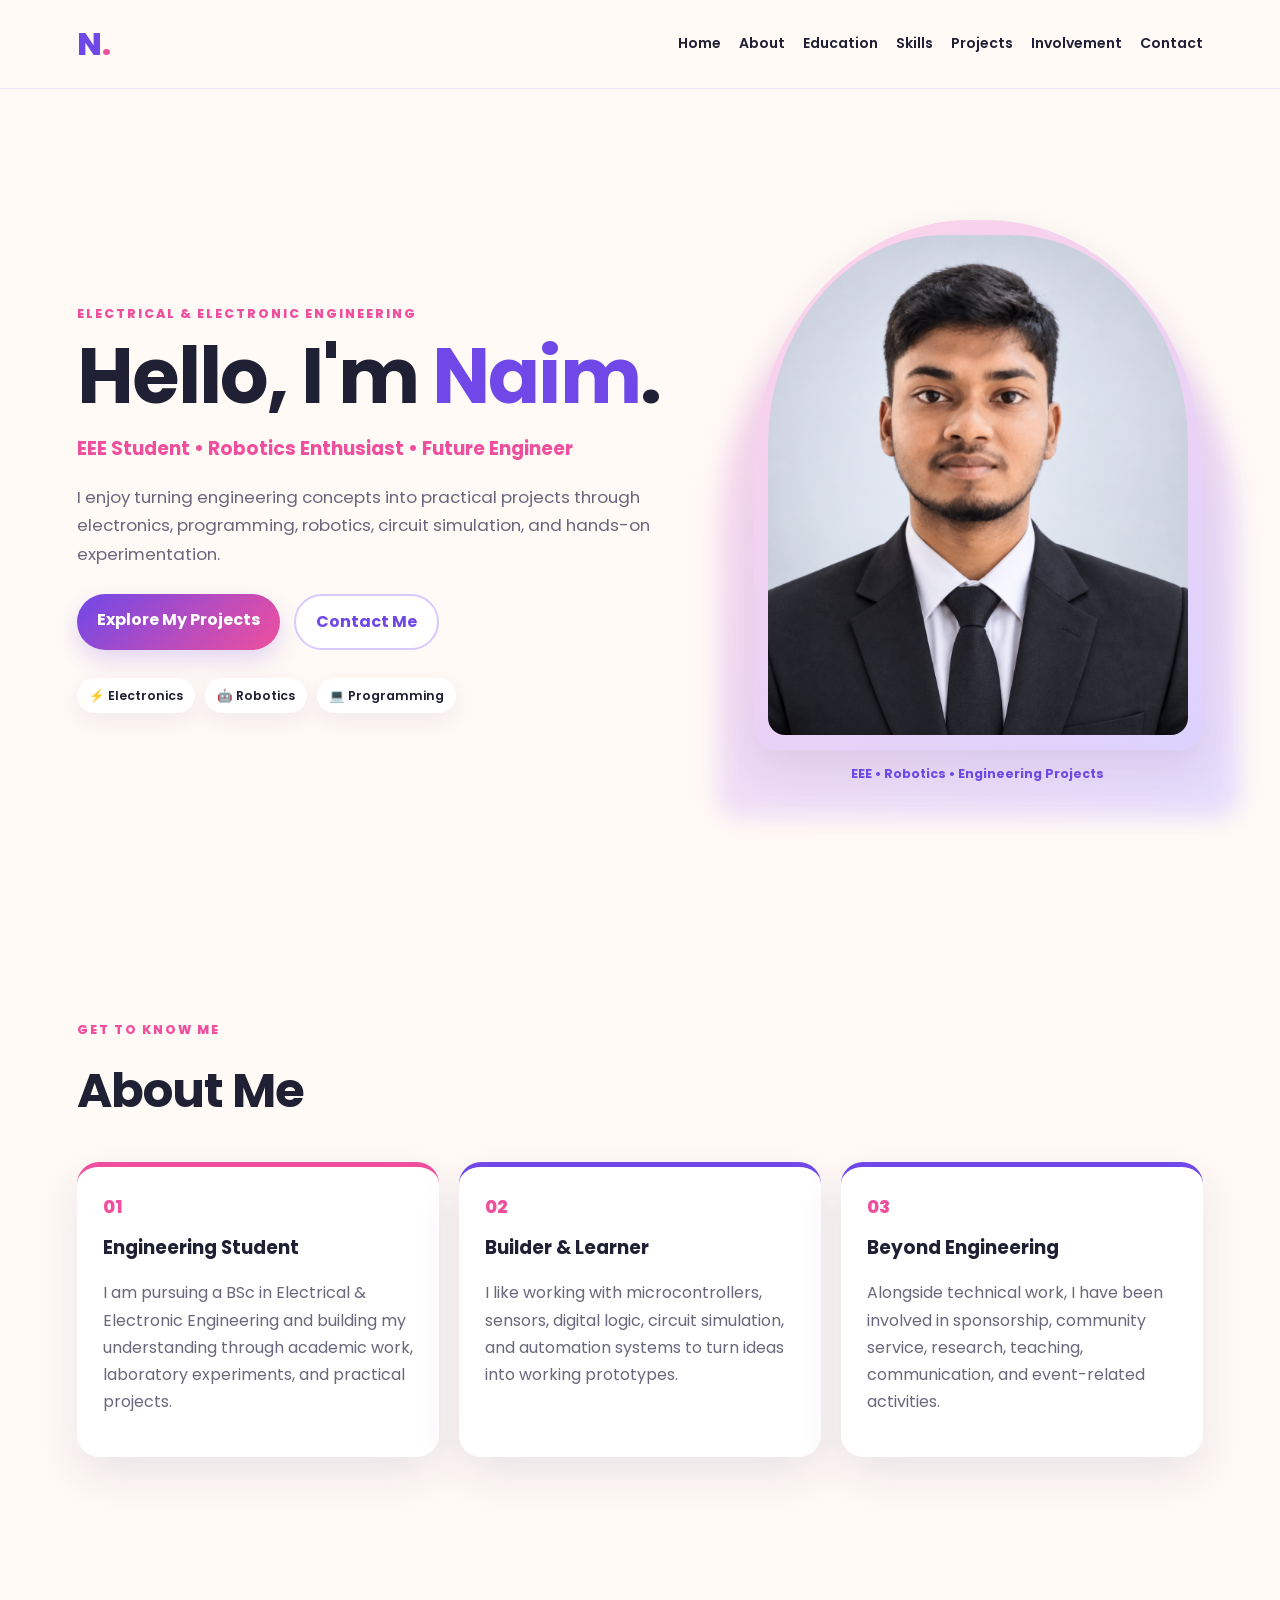
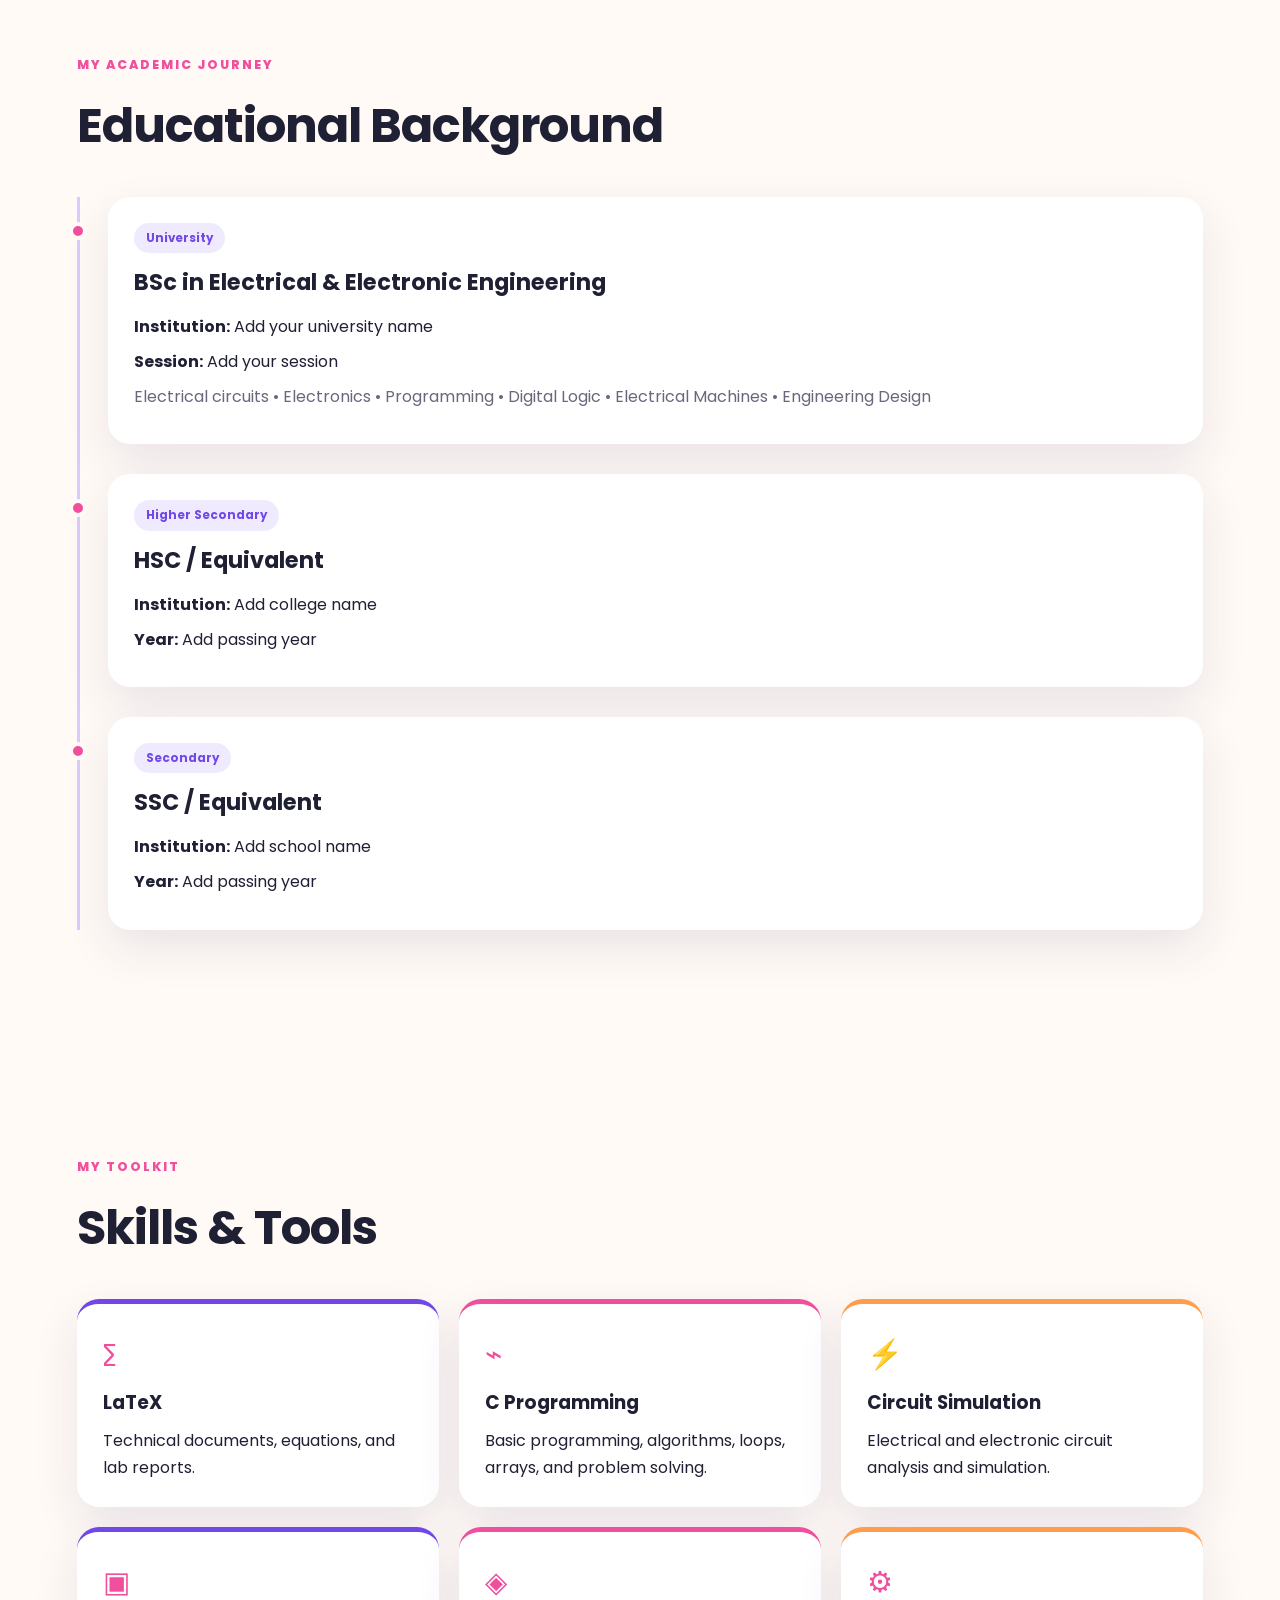
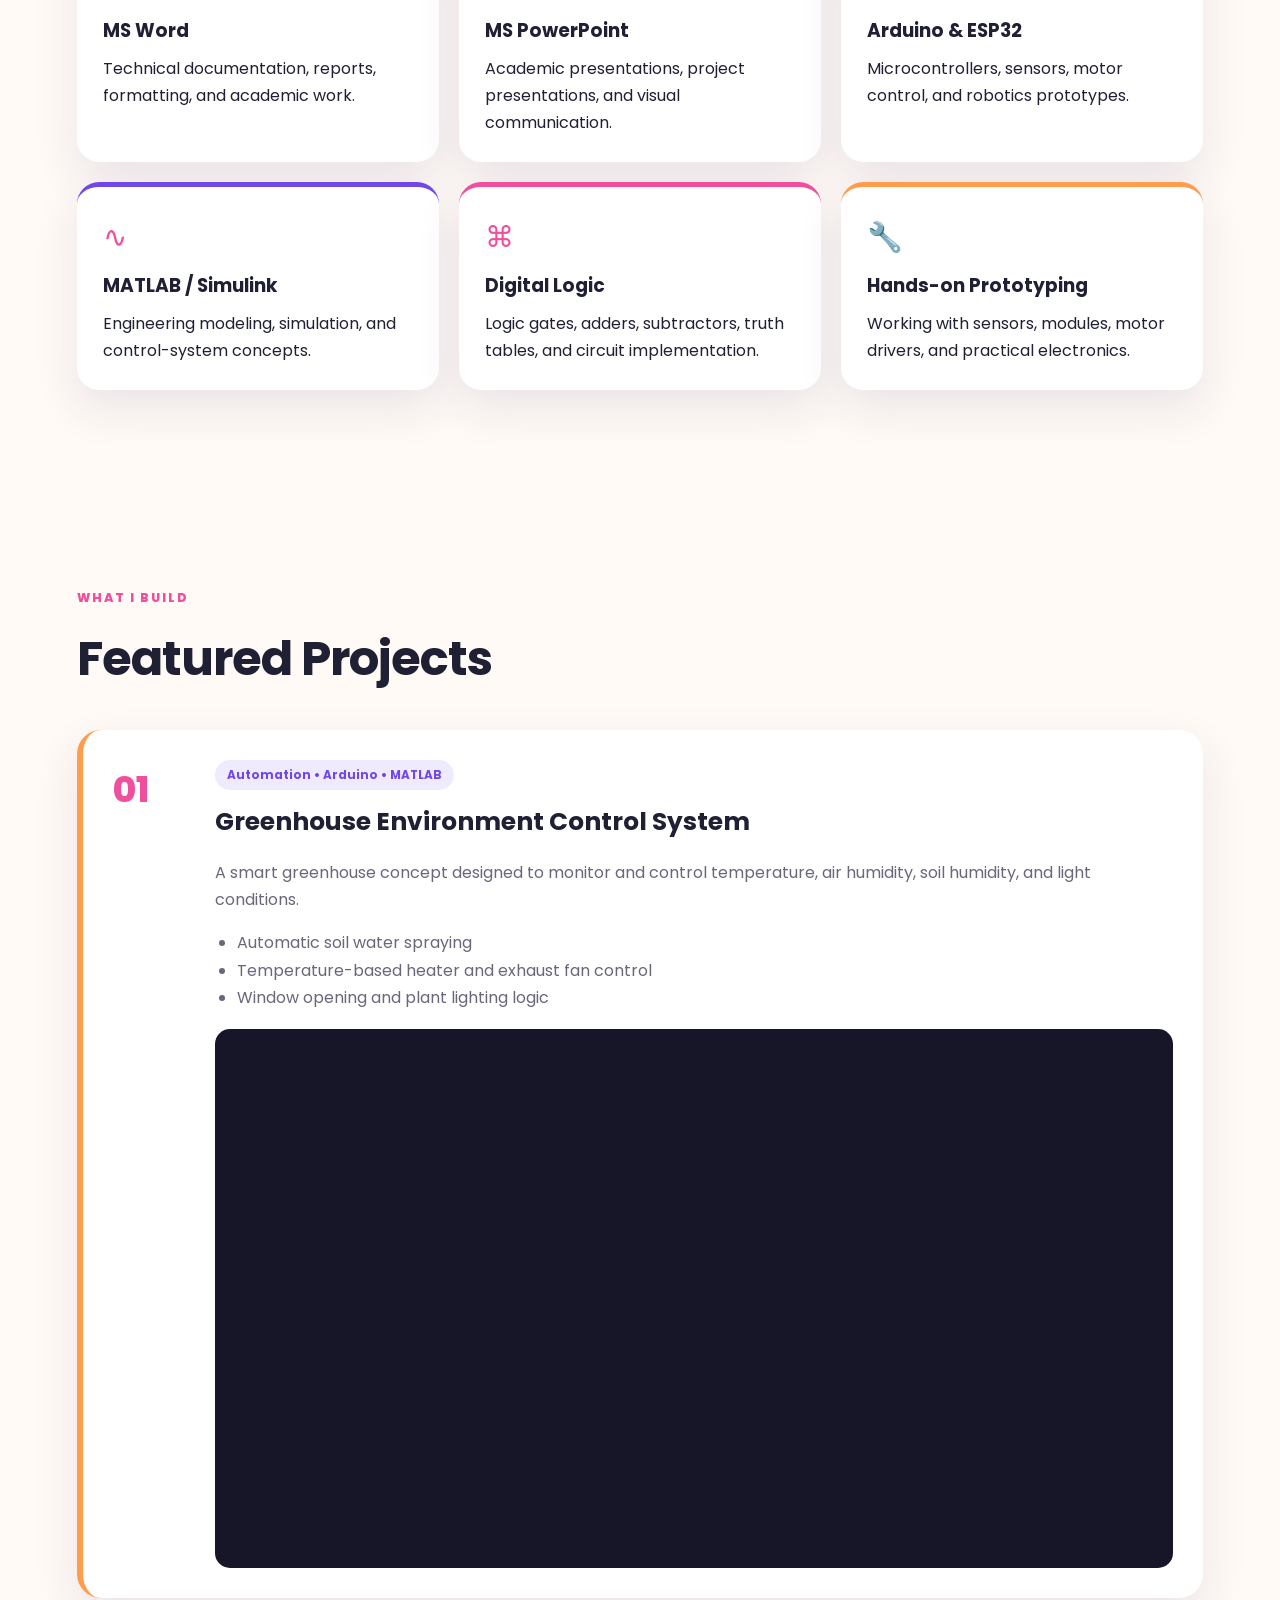
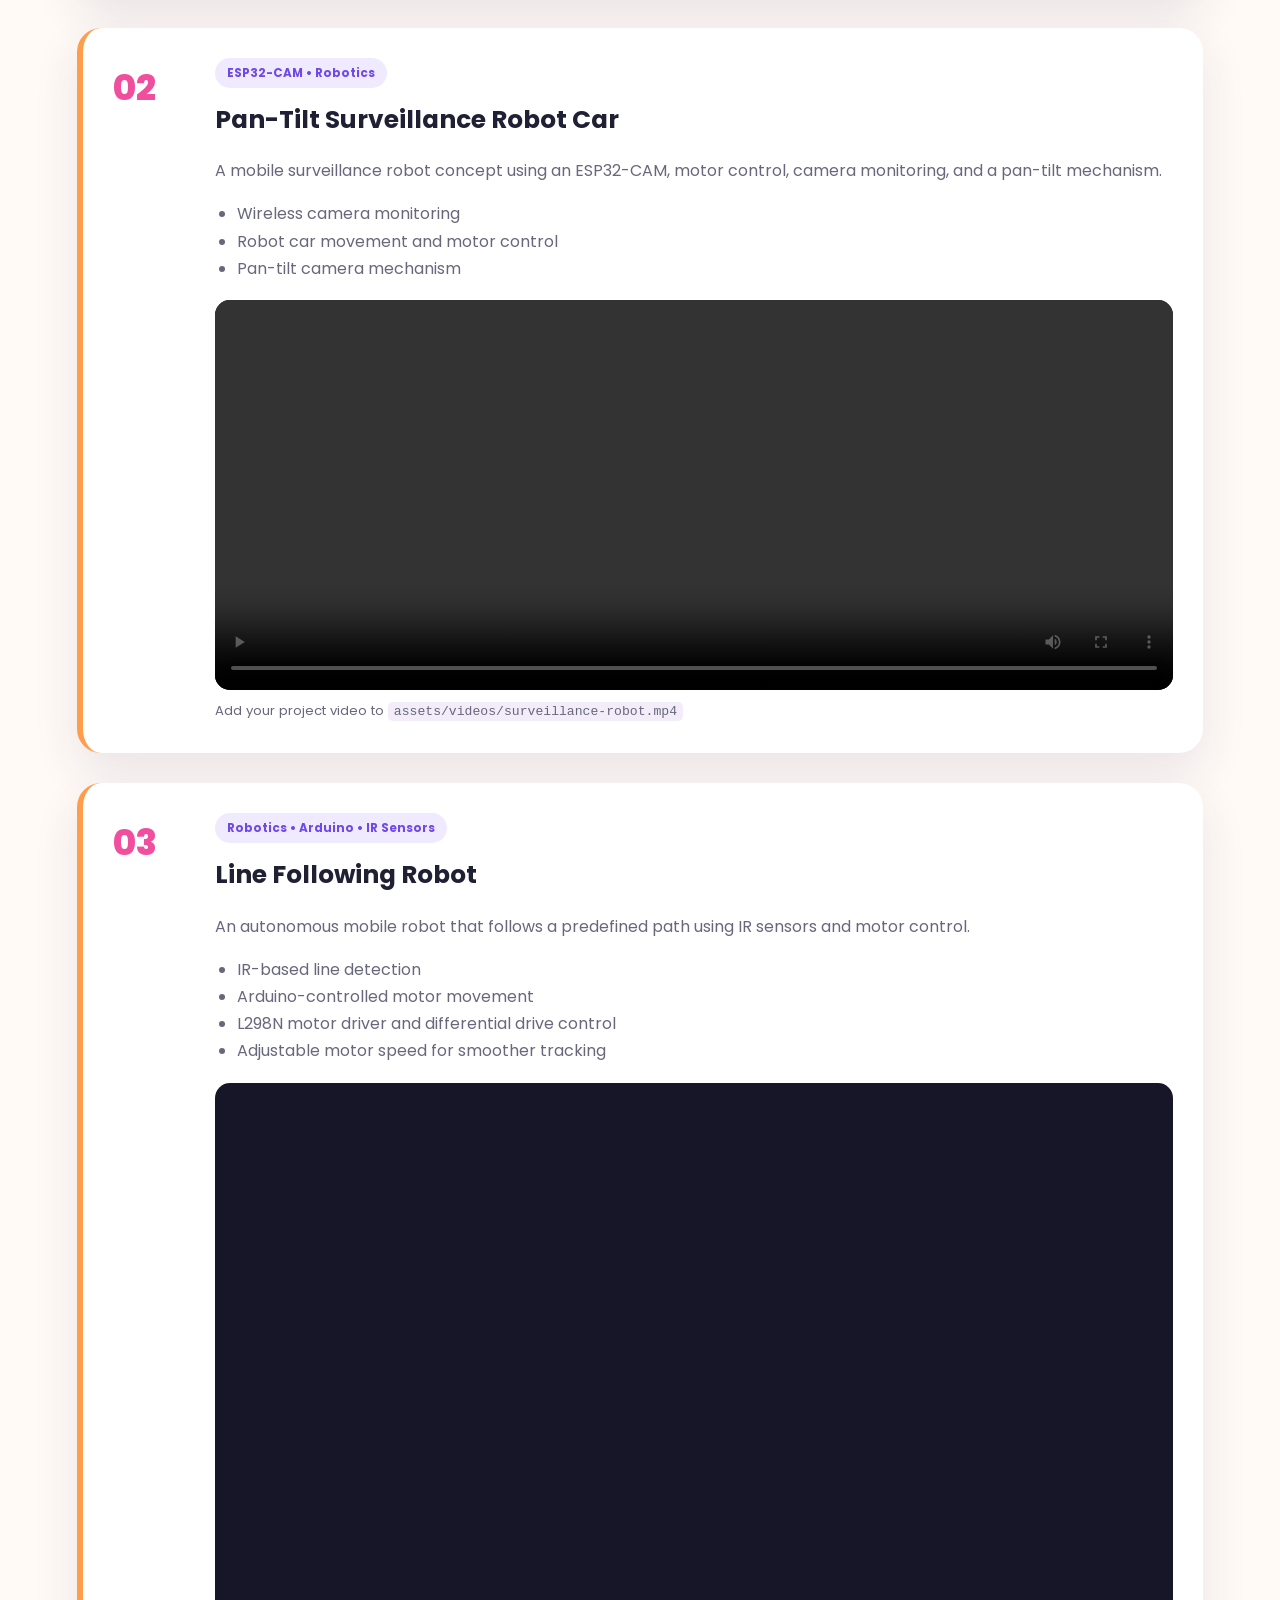
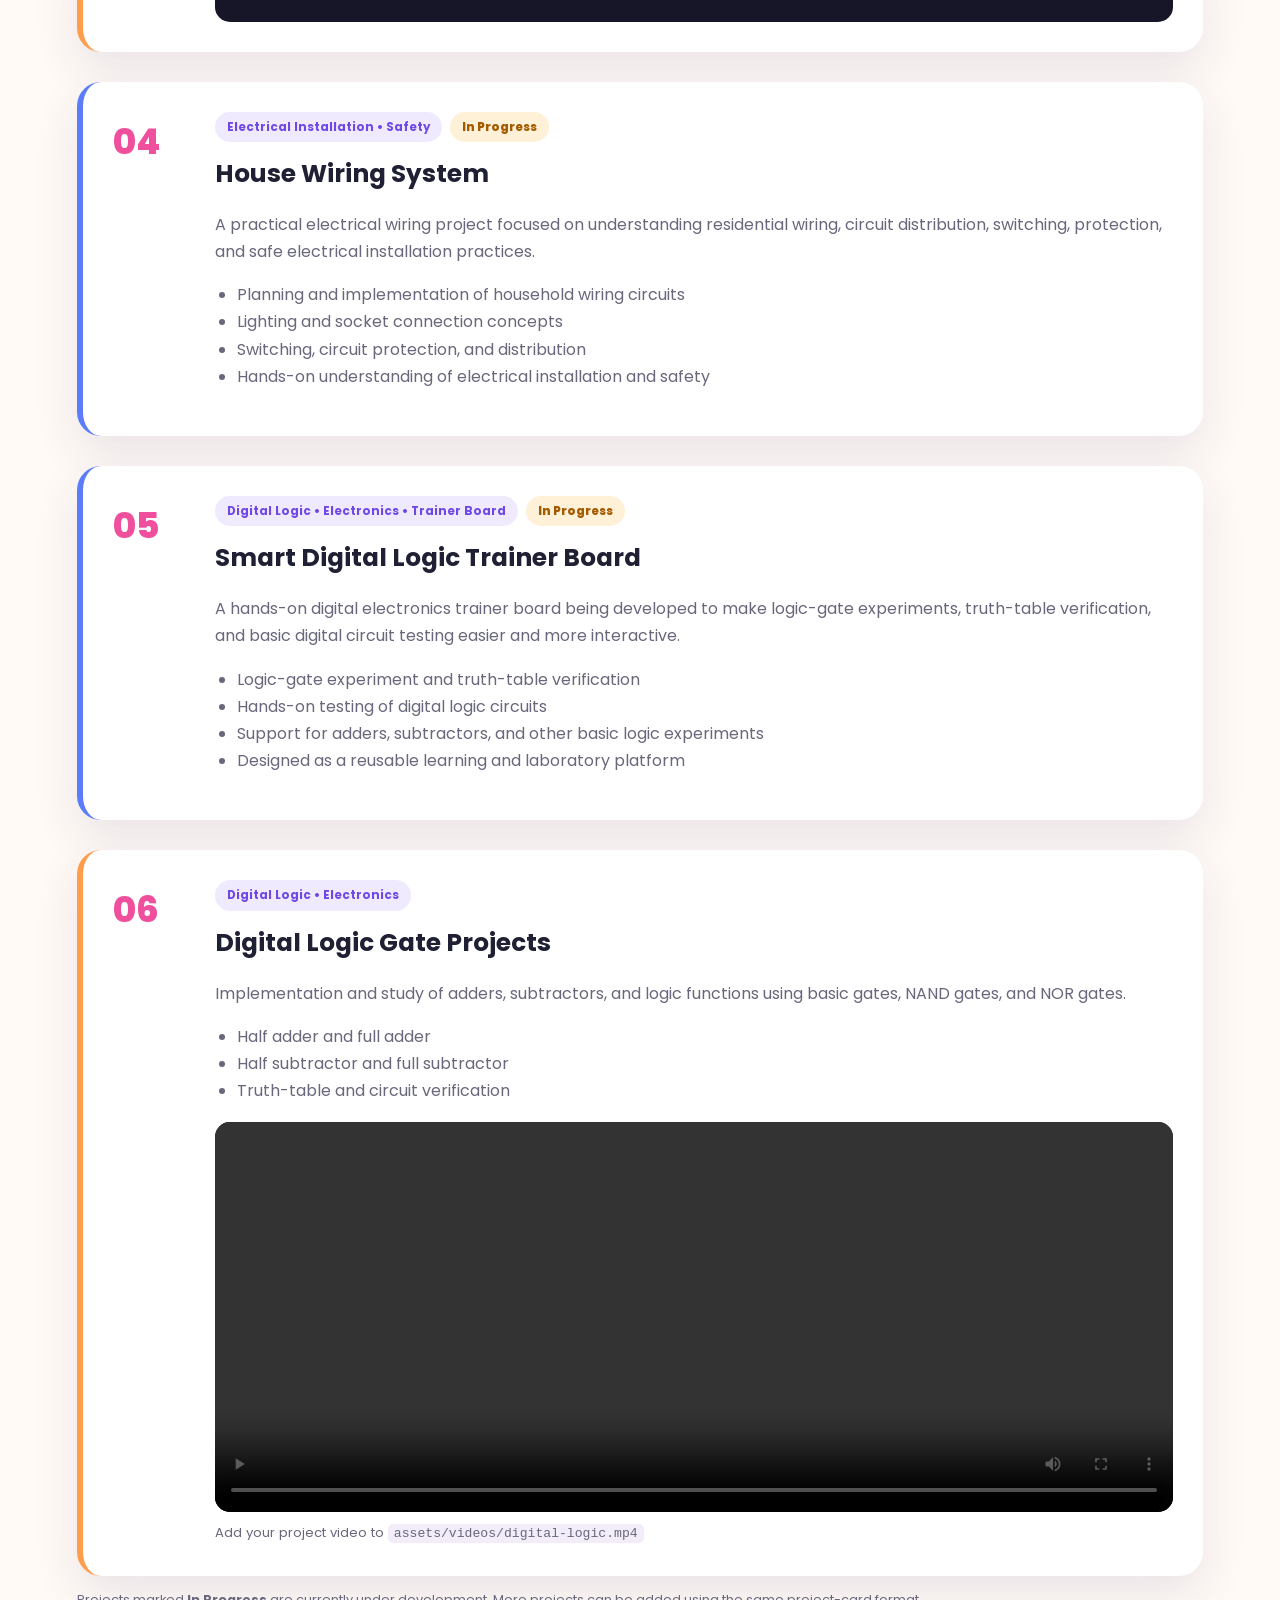
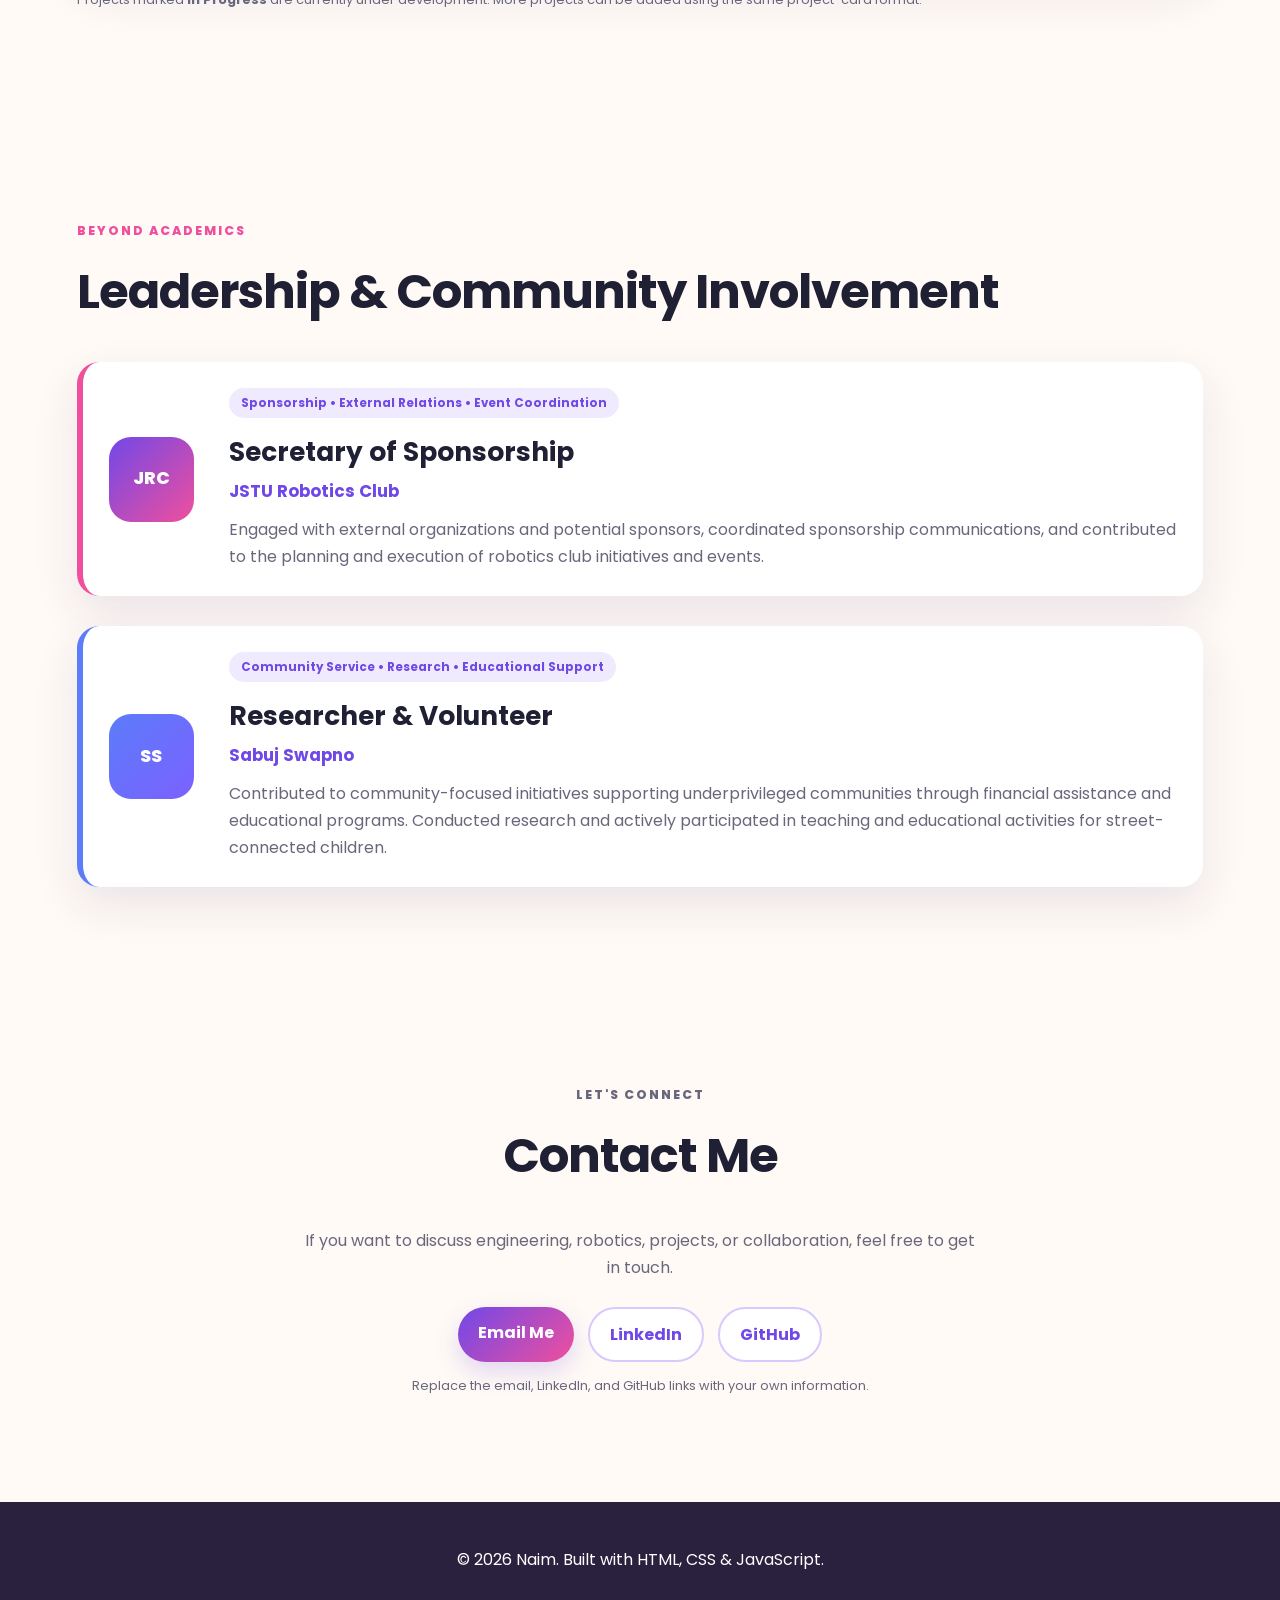
==== index.html @ 0459b9ba "Add files via upload" ====
<!DOCTYPE html>
<html lang="en">
<head>
  <meta charset="UTF-8">
  <meta name="viewport" content="width=device-width, initial-scale=1.0">
  <meta name="description" content="Naim's personal portfolio — Electrical & Electronic Engineering, robotics, projects, skills, and community involvement.">
  <title>Naim | EEE Portfolio</title>
  <link rel="stylesheet" href="style.css">
</head>
<body>
  <header class="header">
    <a class="logo" href="#home">N<span>.</span></a>
    <nav aria-label="Main navigation">
      <a href="#home">Home</a>
      <a href="#about">About</a>
      <a href="#education">Education</a>
      <a href="#skills">Skills</a>
      <a href="#projects">Projects</a>
      <a href="#involvement">Involvement</a>
      <a href="#contact">Contact</a>
    </nav>
  </header>

  <main>
    <section id="home" class="hero section">
      <div class="hero-text">
        <p class="eyebrow">ELECTRICAL &amp; ELECTRONIC ENGINEERING</p>
        <h1>Hello, I'm <span>Naim</span>.</h1>
        <h2>EEE Student • Robotics Enthusiast • Future Engineer</h2>
        <p class="lead">
          I enjoy turning engineering concepts into practical projects through electronics,
          programming, robotics, circuit simulation, and hands-on experimentation.
        </p>
        <div class="buttons">
          <a class="btn primary" href="#projects">Explore My Projects</a>
          <a class="btn secondary" href="#contact">Contact Me</a>
        </div>
        <div class="hero-highlights">
          <span>⚡ Electronics</span>
          <span>🤖 Robotics</span>
          <span>💻 Programming</span>
        </div>
      </div>

      <div class="profile-wrap">
        <div class="profile-glow"></div>
        <div class="profile-card">
          <img src="assets/images/profile.png" alt="Naim's professional profile photo">
        </div>
        <div class="profile-caption">EEE • Robotics • Engineering Projects</div>
      </div>
    </section>

    <section id="about" class="section">
      <p class="eyebrow">GET TO KNOW ME</p>
      <h2 class="section-title">About Me</h2>
      <div class="about-grid">
        <div class="about-card featured">
          <span class="about-icon">01</span>
          <h3>Engineering Student</h3>
          <p>
            I am pursuing a BSc in Electrical &amp; Electronic Engineering and building my
            understanding through academic work, laboratory experiments, and practical projects.
          </p>
        </div>
        <div class="about-card">
          <span class="about-icon">02</span>
          <h3>Builder &amp; Learner</h3>
          <p>
            I like working with microcontrollers, sensors, digital logic, circuit simulation,
            and automation systems to turn ideas into working prototypes.
          </p>
        </div>
        <div class="about-card">
          <span class="about-icon">03</span>
          <h3>Beyond Engineering</h3>
          <p>
            Alongside technical work, I have been involved in sponsorship, community service,
            research, teaching, communication, and event-related activities.
          </p>
        </div>
      </div>
    </section>

    <section id="education" class="section">
      <p class="eyebrow">MY ACADEMIC JOURNEY</p>
      <h2 class="section-title">Educational Background</h2>
      <div class="timeline">
        <article class="timeline-item">
          <div class="dot"></div>
          <div class="content-card">
            <span class="tag">University</span>
            <h3>BSc in Electrical &amp; Electronic Engineering</h3>
            <p><strong>Institution:</strong> Add your university name</p>
            <p><strong>Session:</strong> Add your session</p>
            <p class="muted">Electrical circuits • Electronics • Programming • Digital Logic • Electrical Machines • Engineering Design</p>
          </div>
        </article>
        <article class="timeline-item">
          <div class="dot"></div>
          <div class="content-card">
            <span class="tag">Higher Secondary</span>
            <h3>HSC / Equivalent</h3>
            <p><strong>Institution:</strong> Add college name</p>
            <p><strong>Year:</strong> Add passing year</p>
          </div>
        </article>
        <article class="timeline-item">
          <div class="dot"></div>
          <div class="content-card">
            <span class="tag">Secondary</span>
            <h3>SSC / Equivalent</h3>
            <p><strong>Institution:</strong> Add school name</p>
            <p><strong>Year:</strong> Add passing year</p>
          </div>
        </article>
      </div>
    </section>

    <section id="skills" class="section">
      <p class="eyebrow">MY TOOLKIT</p>
      <h2 class="section-title">Skills &amp; Tools</h2>
      <div class="skills-grid">
        <div class="skill-card"><span>∑</span><h3>LaTeX</h3><p>Technical documents, equations, and lab reports.</p></div>
        <div class="skill-card"><span>⌁</span><h3>C Programming</h3><p>Basic programming, algorithms, loops, arrays, and problem solving.</p></div>
        <div class="skill-card"><span>⚡</span><h3>Circuit Simulation</h3><p>Electrical and electronic circuit analysis and simulation.</p></div>
        <div class="skill-card"><span>▣</span><h3>MS Word</h3><p>Technical documentation, reports, formatting, and academic work.</p></div>
        <div class="skill-card"><span>◈</span><h3>MS PowerPoint</h3><p>Academic presentations, project presentations, and visual communication.</p></div>
        <div class="skill-card"><span>⚙</span><h3>Arduino &amp; ESP32</h3><p>Microcontrollers, sensors, motor control, and robotics prototypes.</p></div>
        <div class="skill-card"><span>∿</span><h3>MATLAB / Simulink</h3><p>Engineering modeling, simulation, and control-system concepts.</p></div>
        <div class="skill-card"><span>⌘</span><h3>Digital Logic</h3><p>Logic gates, adders, subtractors, truth tables, and circuit implementation.</p></div>
        <div class="skill-card"><span>🔧</span><h3>Hands-on Prototyping</h3><p>Working with sensors, modules, motor drivers, and practical electronics.</p></div>
      </div>
    </section>

    <section id="projects" class="section">
      <p class="eyebrow">WHAT I BUILD</p>
      <h2 class="section-title">Featured Projects</h2>
      <div class="project-list">
        <article class="project-card">
          <div class="project-number">01</div>
          <div class="project-body">
            <span class="tag">Automation • Arduino • MATLAB</span>
            <h3>Greenhouse Environment Control System</h3>
            <p>A smart greenhouse concept designed to monitor and control temperature, air humidity, soil humidity, and light conditions.</p>
            <ul>
              <li>Automatic soil water spraying</li>
              <li>Temperature-based heater and exhaust fan control</li>
              <li>Window opening and plant lighting logic</li>
            </ul>
            <div class="video-box youtube-video">
              <iframe class="project-video" src="https://www.youtube.com/embed/2QfNAQh0aQc" title="Greenhouse Environment Control System project video" loading="lazy" allow="accelerometer; autoplay; clipboard-write; encrypted-media; gyroscope; picture-in-picture; web-share" allowfullscreen></iframe>
            </div>
          </div>
        </article>

        <article class="project-card">
          <div class="project-number">02</div>
          <div class="project-body">
            <span class="tag">ESP32-CAM • Robotics</span>
            <h3>Pan-Tilt Surveillance Robot Car</h3>
            <p>A mobile surveillance robot concept using an ESP32-CAM, motor control, camera monitoring, and a pan-tilt mechanism.</p>
            <ul>
              <li>Wireless camera monitoring</li>
              <li>Robot car movement and motor control</li>
              <li>Pan-tilt camera mechanism</li>
            </ul>
            <div class="video-box" data-video="assets/videos/surveillance-robot.mp4">
              <video controls preload="metadata" class="project-video">
                <source src="assets/videos/surveillance-robot.mp4" type="video/mp4">
              </video>
              <p class="video-missing">Add your project video to <code>assets/videos/surveillance-robot.mp4</code></p>
            </div>
          </div>
        </article>

        <article class="project-card">
          <div class="project-number">03</div>
          <div class="project-body">
            <span class="tag">Robotics • Arduino • IR Sensors</span>
            <h3>Line Following Robot</h3>
            <p>An autonomous mobile robot that follows a predefined path using IR sensors and motor control.</p>
            <ul>
              <li>IR-based line detection</li>
              <li>Arduino-controlled motor movement</li>
              <li>L298N motor driver and differential drive control</li>
              <li>Adjustable motor speed for smoother tracking</li>
            </ul>
            <div class="video-box youtube-video">
              <iframe class="project-video" src="https://www.youtube.com/embed/KhVDpq8xLKk" title="Line Following Robot project video" loading="lazy" allow="accelerometer; autoplay; clipboard-write; encrypted-media; gyroscope; picture-in-picture; web-share" allowfullscreen></iframe>
            </div>
          </div>
        </article>

        <article class="project-card ongoing-project">
          <div class="project-number">04</div>
          <div class="project-body">
            <div class="tag-row"><span class="tag">Electrical Installation • Safety</span><span class="status-tag">In Progress</span></div>
            <h3>House Wiring System</h3>
            <p>A practical electrical wiring project focused on understanding residential wiring, circuit distribution, switching, protection, and safe electrical installation practices.</p>
            <ul>
              <li>Planning and implementation of household wiring circuits</li>
              <li>Lighting and socket connection concepts</li>
              <li>Switching, circuit protection, and distribution</li>
              <li>Hands-on understanding of electrical installation and safety</li>
            </ul>
          </div>
        </article>

        <article class="project-card ongoing-project">
          <div class="project-number">05</div>
          <div class="project-body">
            <div class="tag-row"><span class="tag">Digital Logic • Electronics • Trainer Board</span><span class="status-tag">In Progress</span></div>
            <h3>Smart Digital Logic Trainer Board</h3>
            <p>A hands-on digital electronics trainer board being developed to make logic-gate experiments, truth-table verification, and basic digital circuit testing easier and more interactive.</p>
            <ul>
              <li>Logic-gate experiment and truth-table verification</li>
              <li>Hands-on testing of digital logic circuits</li>
              <li>Support for adders, subtractors, and other basic logic experiments</li>
              <li>Designed as a reusable learning and laboratory platform</li>
            </ul>
          </div>
        </article>

        <article class="project-card">
          <div class="project-number">06</div>
          <div class="project-body">
            <span class="tag">Digital Logic • Electronics</span>
            <h3>Digital Logic Gate Projects</h3>
            <p>Implementation and study of adders, subtractors, and logic functions using basic gates, NAND gates, and NOR gates.</p>
            <ul>
              <li>Half adder and full adder</li>
              <li>Half subtractor and full subtractor</li>
              <li>Truth-table and circuit verification</li>
            </ul>
            <div class="video-box" data-video="assets/videos/digital-logic.mp4">
              <video controls preload="metadata" class="project-video">
                <source src="assets/videos/digital-logic.mp4" type="video/mp4">
              </video>
              <p class="video-missing">Add your project video to <code>assets/videos/digital-logic.mp4</code></p>
            </div>
          </div>
        </article>
      </div>
      <p class="edit-note">Projects marked <strong>In Progress</strong> are currently under development. More projects can be added using the same project-card format.</p>
    </section>

    <section id="involvement" class="section">
      <p class="eyebrow">BEYOND ACADEMICS</p>
      <h2 class="section-title">Leadership &amp; Community Involvement</h2>
      <div class="involvement-list">
        <article class="involvement-card">
          <div class="involvement-mark">JRC</div>
          <div class="involvement-body">
            <span class="tag">Sponsorship • External Relations • Event Coordination</span>
            <h3>Secretary of Sponsorship</h3>
            <h4>JSTU Robotics Club</h4>
            <p>Engaged with external organizations and potential sponsors, coordinated sponsorship communications, and contributed to the planning and execution of robotics club initiatives and events.</p>
          </div>
        </article>

        <article class="involvement-card community-card">
          <div class="involvement-mark">SS</div>
          <div class="involvement-body">
            <span class="tag">Community Service • Research • Educational Support</span>
            <h3>Researcher &amp; Volunteer</h3>
            <h4>Sabuj Swapno</h4>
            <p>Contributed to community-focused initiatives supporting underprivileged communities through financial assistance and educational programs. Conducted research and actively participated in teaching and educational activities for street-connected children.</p>
          </div>
        </article>
      </div>
    </section>

    <section id="contact" class="section contact-section">
      <p class="eyebrow">LET'S CONNECT</p>
      <h2 class="section-title">Contact Me</h2>
      <p>If you want to discuss engineering, robotics, projects, or collaboration, feel free to get in touch.</p>
      <div class="contact-links">
        <a class="btn primary" href="mailto:your-email@example.com">Email Me</a>
        <a class="btn secondary" href="https://www.linkedin.com/" target="_blank" rel="noopener">LinkedIn</a>
        <a class="btn secondary" href="https://github.com/" target="_blank" rel="noopener">GitHub</a>
      </div>
      <p class="small-note">Replace the email, LinkedIn, and GitHub links with your own information.</p>
    </section>
  </main>

  <footer>
    <p>© 2026 Naim. Built with HTML, CSS &amp; JavaScript.</p>
  </footer>

  <script src="script.js"></script>
</body>
</html>
---- style.css ----
@import url('https://fonts.googleapis.com/css2?family=Poppins:wght@400;500;600;700;800&display=swap');

:root {
  --bg: #fffaf5;
  --text: #202035;
  --muted: #68677c;
  --purple: #7048e8;
  --pink: #f04f9d;
  --orange: #ff9d4d;
  --blue: #5c7cfa;
  --card: #ffffff;
  --line: #e9def7;
  --shadow: 0 18px 45px rgba(73, 44, 125, 0.11);
}

* { box-sizing: border-box; scroll-behavior: smooth; }
body {
  margin: 0;
  font-family: 'Poppins', sans-serif;
  background: var(--bg);
  color: var(--text);
  line-height: 1.7;
}
a { color: inherit; }
.header {
  position: sticky;
  top: 0;
  z-index: 20;
  display: flex;
  justify-content: space-between;
  align-items: center;
  gap: 20px;
  padding: 17px 6%;
  background: rgba(255,250,245,.92);
  backdrop-filter: blur(14px);
  border-bottom: 1px solid #eee5f6;
}
.logo { font-size: 2rem; font-weight: 800; color: var(--purple); text-decoration: none; }
.logo span { color: var(--pink); }
nav { display: flex; gap: 18px; flex-wrap: wrap; justify-content: flex-end; }
nav a { color: var(--text); text-decoration: none; font-weight: 600; font-size: .88rem; }
nav a:hover { color: var(--pink); }
.section { padding: 92px 6%; max-width: 1280px; margin: auto; }
.hero {
  min-height: calc(100vh - 75px);
  display: grid;
  grid-template-columns: 1.15fr .85fr;
  gap: 65px;
  align-items: center;
}
.eyebrow { color: var(--pink); font-size: .78rem; font-weight: 800; letter-spacing: 2px; margin-bottom: 10px; }
h1 { font-size: clamp(2.8rem, 6vw, 5.3rem); line-height: 1.08; margin: 10px 0 15px; letter-spacing: -2px; }
h1 span { color: var(--purple); }
.hero h2 { color: var(--pink); font-size: 1.18rem; margin: 0 0 18px; }
.hero .lead { color: var(--muted); max-width: 680px; font-size: 1.05rem; }
.buttons, .contact-links { display: flex; flex-wrap: wrap; gap: 14px; margin-top: 26px; }
.btn {
  display: inline-block; padding: 12px 20px; border-radius: 30px;
  text-decoration: none; font-weight: 700; transition: .2s ease;
}
.btn:hover { transform: translateY(-3px); }
.primary { color: white; background: linear-gradient(135deg, var(--purple), var(--pink)); box-shadow: 0 10px 25px rgba(112,72,232,.2); }
.secondary { color: var(--purple); border: 2px solid #d8c9ff; background: white; }
.hero-highlights { display: flex; gap: 10px; flex-wrap: wrap; margin-top: 28px; }
.hero-highlights span { background: white; padding: 7px 12px; border-radius: 20px; box-shadow: 0 8px 25px rgba(73,44,125,.08); font-size: .78rem; font-weight: 600; }
.profile-wrap { position: relative; max-width: 450px; width: 100%; margin: auto; }
.profile-glow { position: absolute; inset: 8% -8% -6%; background: linear-gradient(145deg, #ffd2e8, #dcd2ff); filter: blur(12px); border-radius: 48% 48% 22px 22px; opacity: .75; }
.profile-card {
  position: relative; background: linear-gradient(145deg, #ffd2e8, #dcd2ff);
  padding: 15px; border-radius: 48% 48% 24px 24px; box-shadow: var(--shadow);
}
.profile-card img { display: block; width: 100%; max-height: 500px; object-fit: cover; border-radius: 42% 42% 17px 17px; }
.profile-caption { position: relative; text-align: center; margin: 13px auto 0; color: var(--purple); font-size: .78rem; font-weight: 700; }
.section-title { font-size: clamp(2rem, 4vw, 3rem); margin: 0 0 30px; letter-spacing: -1px; }
.about-grid { display: grid; grid-template-columns: repeat(3, 1fr); gap: 20px; }
.about-card, .content-card, .skill-card, .involvement-card {
  background: var(--card); border-radius: 22px; padding: 26px; box-shadow: var(--shadow);
}
.about-card { border-top: 5px solid var(--purple); }
.about-card.featured { border-top-color: var(--pink); }
.about-icon { color: var(--pink); font-weight: 800; font-size: 1.1rem; }
.about-card h3 { margin: 9px 0; }
.about-card p, .muted { color: var(--muted); }
.timeline { border-left: 3px solid #d9caff; padding-left: 28px; }
.timeline-item { position: relative; margin-bottom: 30px; }
.dot { position: absolute; left: -39px; top: 25px; width: 18px; height: 18px; border-radius: 50%; background: var(--pink); border: 4px solid var(--bg); }
.tag { display: inline-block; background: #f0eaff; color: var(--purple); padding: 5px 12px; border-radius: 20px; font-size: .74rem; font-weight: 700; }
.content-card h3 { margin: 10px 0 12px; font-size: 1.4rem; }
.content-card p { margin: 8px 0; }
.project-list { display: grid; gap: 30px; }
.tag-row { display: flex; flex-wrap: wrap; gap: 8px; align-items: center; }
.status-tag { display: inline-block; background: #fff0d8; color: #a45b00; padding: 5px 12px; border-radius: 20px; font-size: .74rem; font-weight: 800; }
.project-card {
  display: grid; grid-template-columns: 80px 1fr; gap: 22px; background: var(--card);
  border-radius: 24px; padding: 30px; box-shadow: var(--shadow); border-left: 6px solid var(--orange);
}
.project-card.ongoing-project { border-left-color: var(--blue); }
.project-number { font-size: 2.2rem; font-weight: 800; color: var(--pink); }
.project-body h3 { font-size: 1.55rem; margin: 11px 0; }
.project-body p, .project-body li { color: var(--muted); }
.project-body ul { padding-left: 22px; margin-top: 10px; }
.video-box { margin-top: 18px; }
.project-video { display: block; width: 100%; max-height: 390px; border-radius: 15px; background: #171528; border: 0; }
.youtube-video .project-video { aspect-ratio: 16 / 9; height: auto; max-height: none; }
.video-missing { font-size: .82rem; color: var(--muted); margin: 10px 0 0; }
.video-missing code { background: #f2edf9; padding: 2px 6px; border-radius: 5px; }
.skills-grid { display: grid; grid-template-columns: repeat(3, 1fr); gap: 20px; }
.skill-card { border-top: 5px solid var(--purple); }
.skill-card:nth-child(3n+2) { border-top-color: var(--pink); }
.skill-card:nth-child(3n+3) { border-top-color: var(--orange); }
.skill-card span { font-size: 1.8rem; color: var(--pink); }
.skill-card h3 { margin: 8px 0; }
.skill-card p { margin: 0; }
.involvement-list { display: grid; gap: 30px; }
.involvement-card {
  display: grid; grid-template-columns: 95px 1fr; gap: 25px; align-items: center;
  border-left: 6px solid var(--pink);
}
.involvement-card.community-card { border-left-color: var(--blue); }
.involvement-mark {
  width: 85px; height: 85px; border-radius: 22px; display: grid; place-items: center;
  font-weight: 800; font-size: 1.1rem; color: white;
  background: linear-gradient(135deg, var(--purple), var(--pink));
}
.community-card .involvement-mark { background: linear-gradient(135deg, var(--blue), #7b61ff); }
.involvement-body h3 { margin: 12px 0 0; font-size: 1.65rem; }
.involvement-body h4 { margin: 2px 0 10px; color: var(--purple); font-size: 1.05rem; }
.involvement-body p { color: var(--muted); margin: 0; }
.contact-section { text-align: center; }
.contact-section > p { max-width: 680px; margin-left: auto; margin-right: auto; color: var(--muted); }
.contact-links { justify-content: center; }
.small-note, .edit-note { font-size: .8rem; color: var(--muted); }
footer { text-align: center; padding: 28px; background: #29213d; color: white; }

@media (max-width: 950px) {
  .hero { grid-template-columns: 1fr; text-align: center; padding-top: 65px; }
  .hero p { margin-left: auto; margin-right: auto; }
  .buttons, .hero-highlights { justify-content: center; }
  .profile-wrap { max-width: 390px; }
  .about-grid, .skills-grid { grid-template-columns: 1fr 1fr; }
}
@media (max-width: 700px) {
  .header { align-items: flex-start; flex-direction: column; }
  nav { justify-content: flex-start; gap: 11px 15px; }
  .section { padding: 70px 5%; }
  .about-grid, .skills-grid { grid-template-columns: 1fr; }
  .project-card, .involvement-card { grid-template-columns: 1fr; }
  .project-number { font-size: 1.7rem; }
}
@media (max-width: 430px) {
  h1 { letter-spacing: -1px; }
  .header { padding: 14px 5%; }
  nav a { font-size: .78rem; }
  .profile-card { padding: 10px; }
}
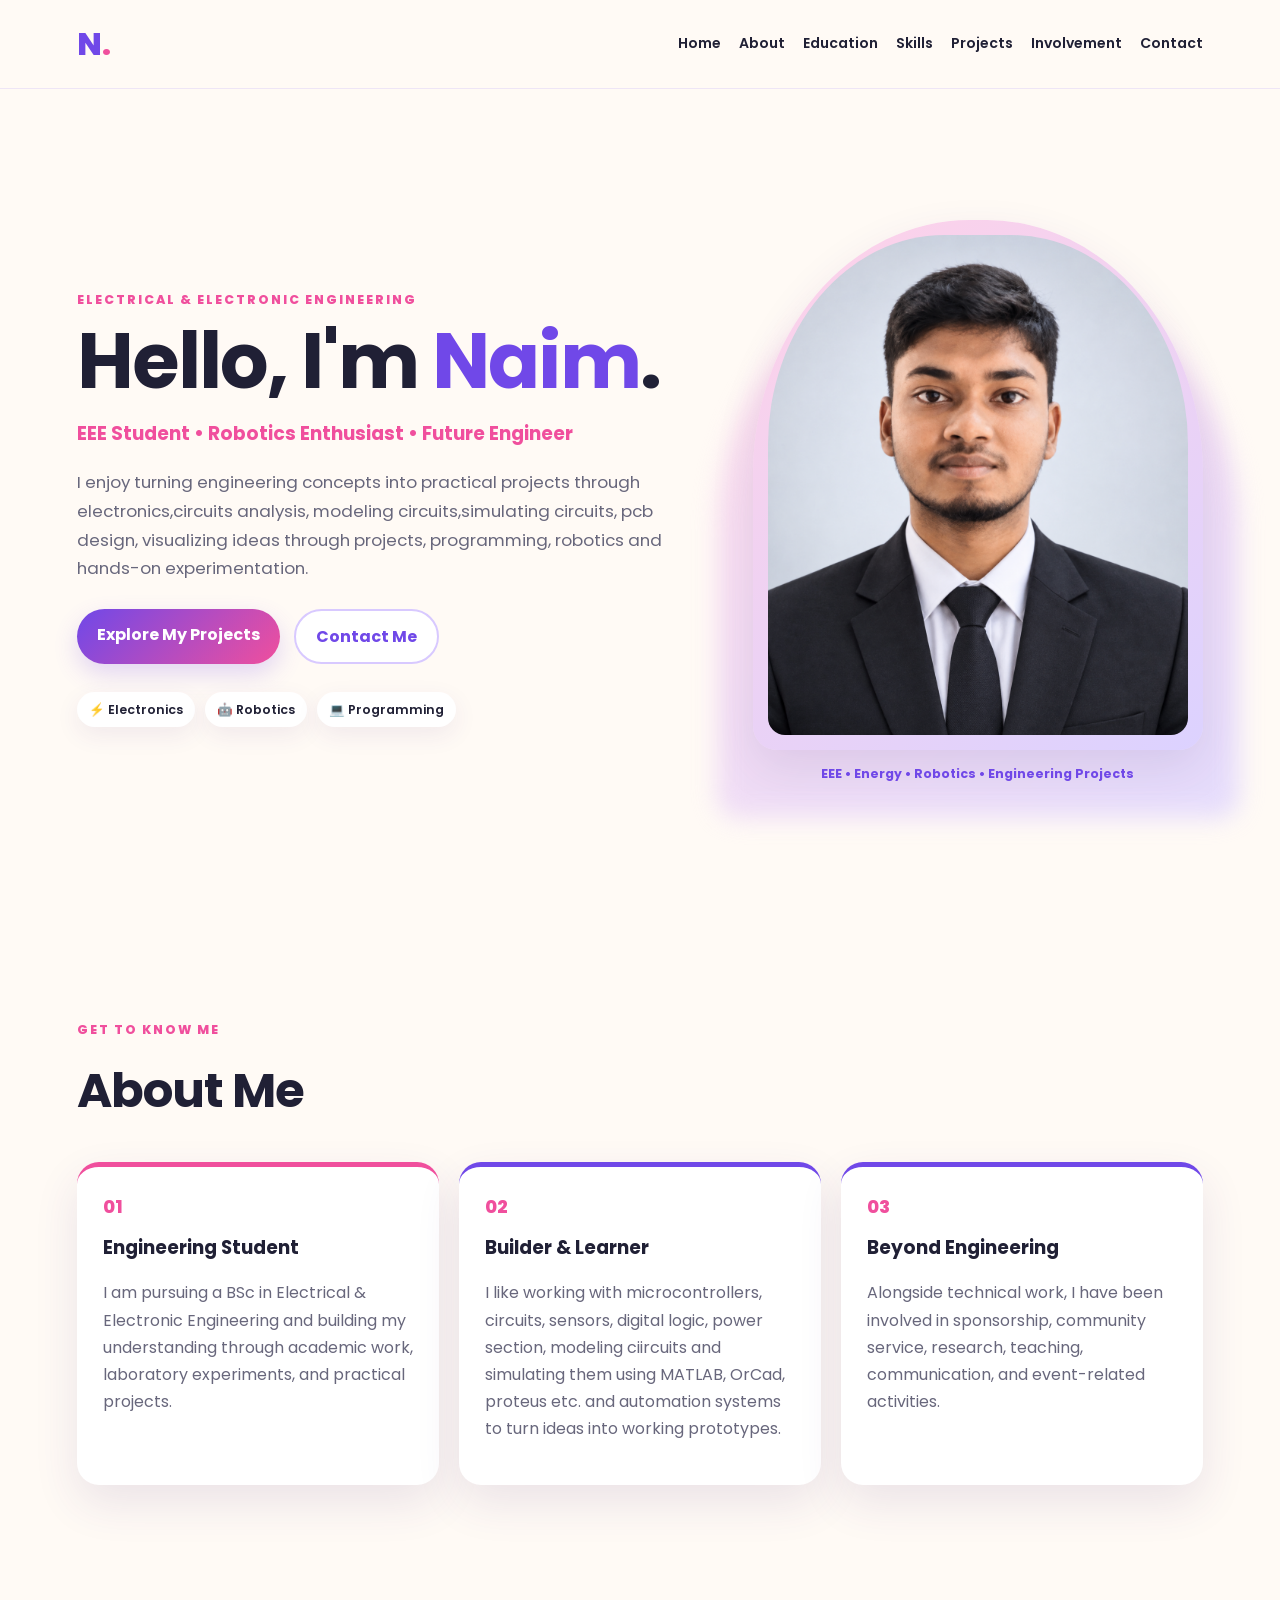
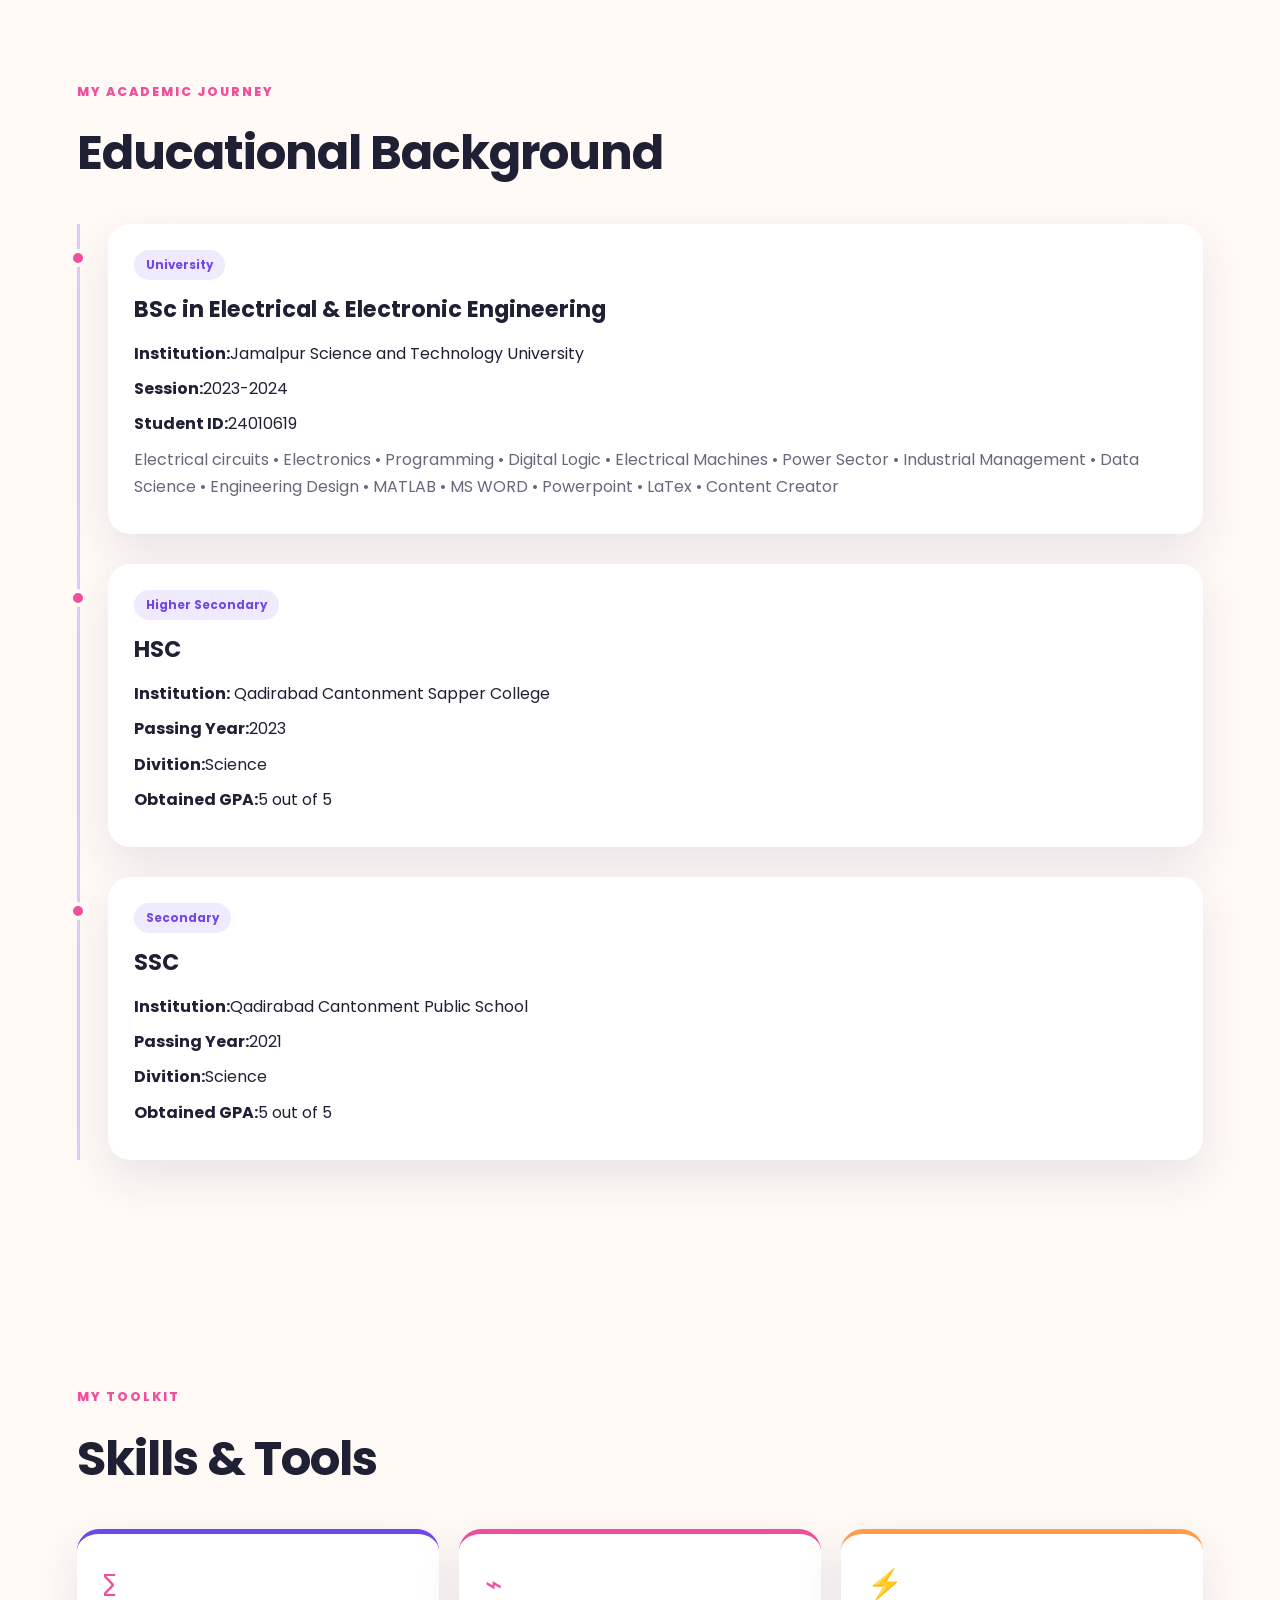
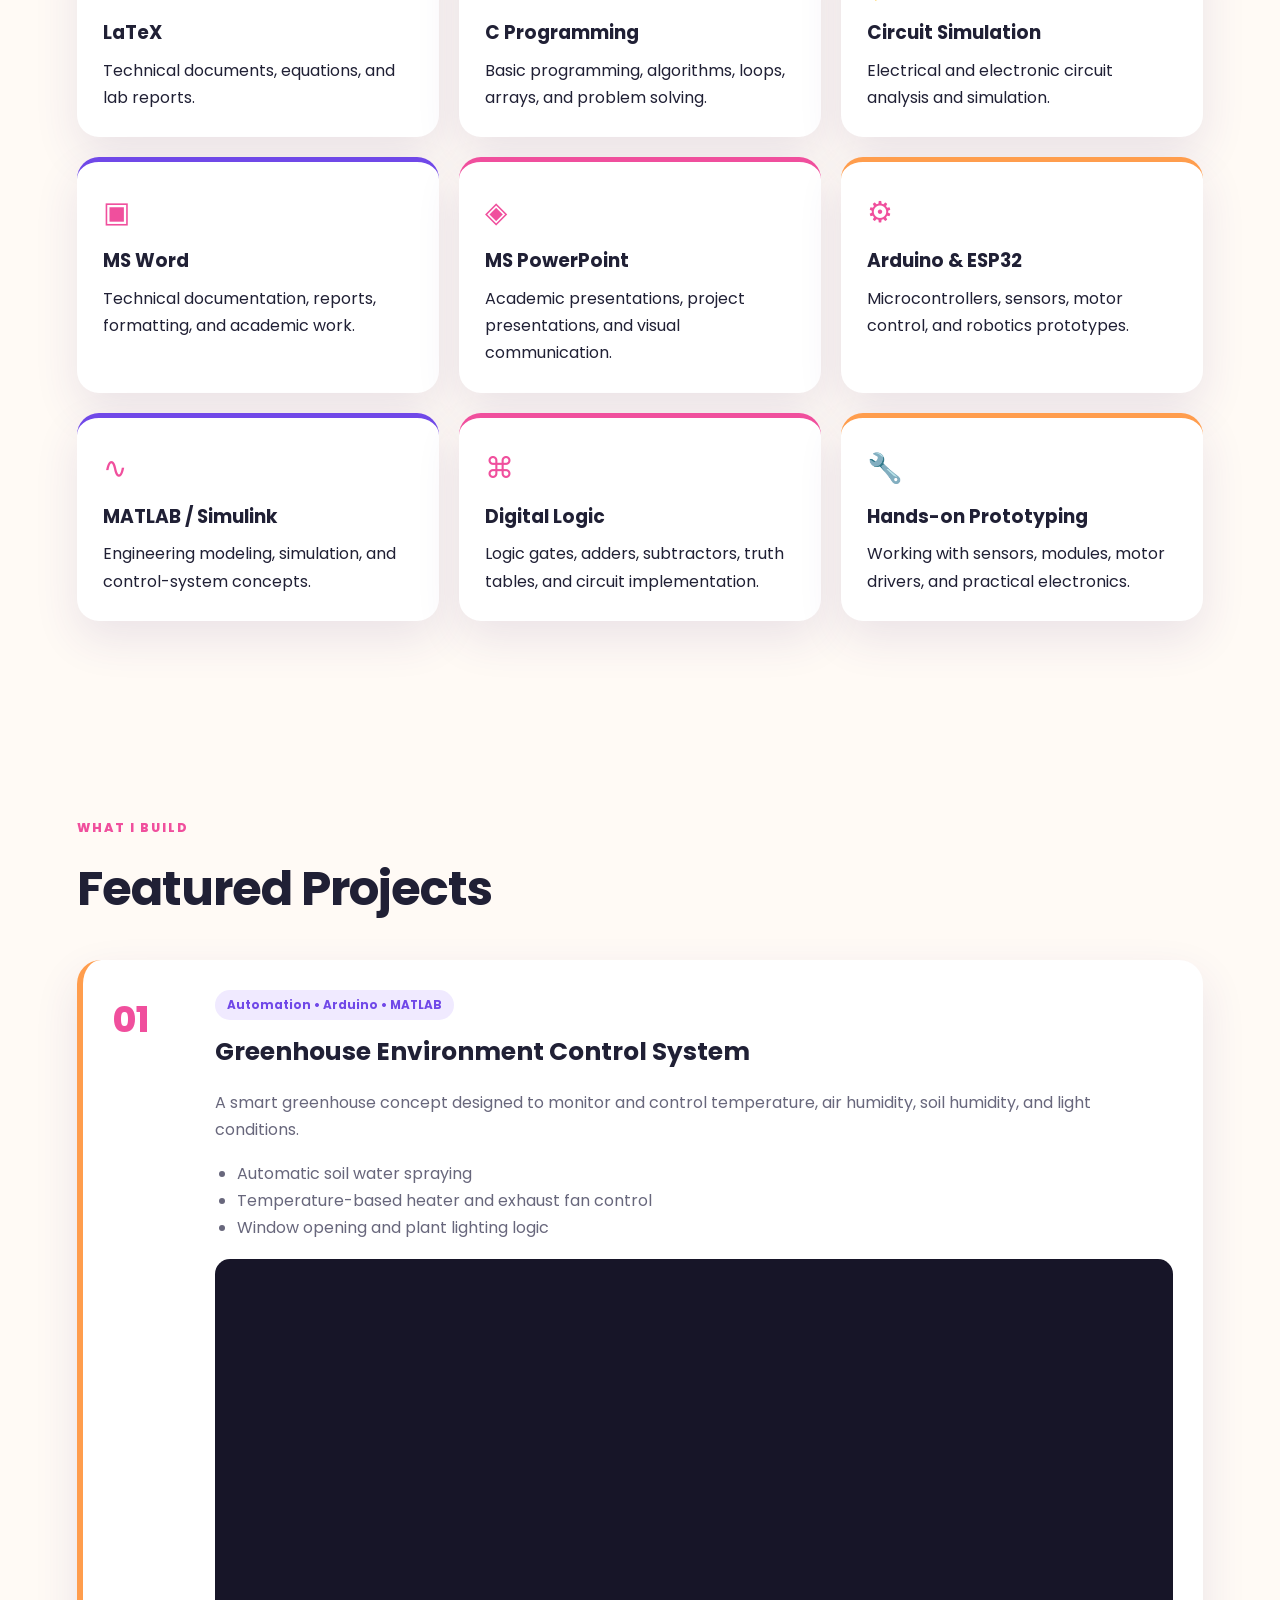
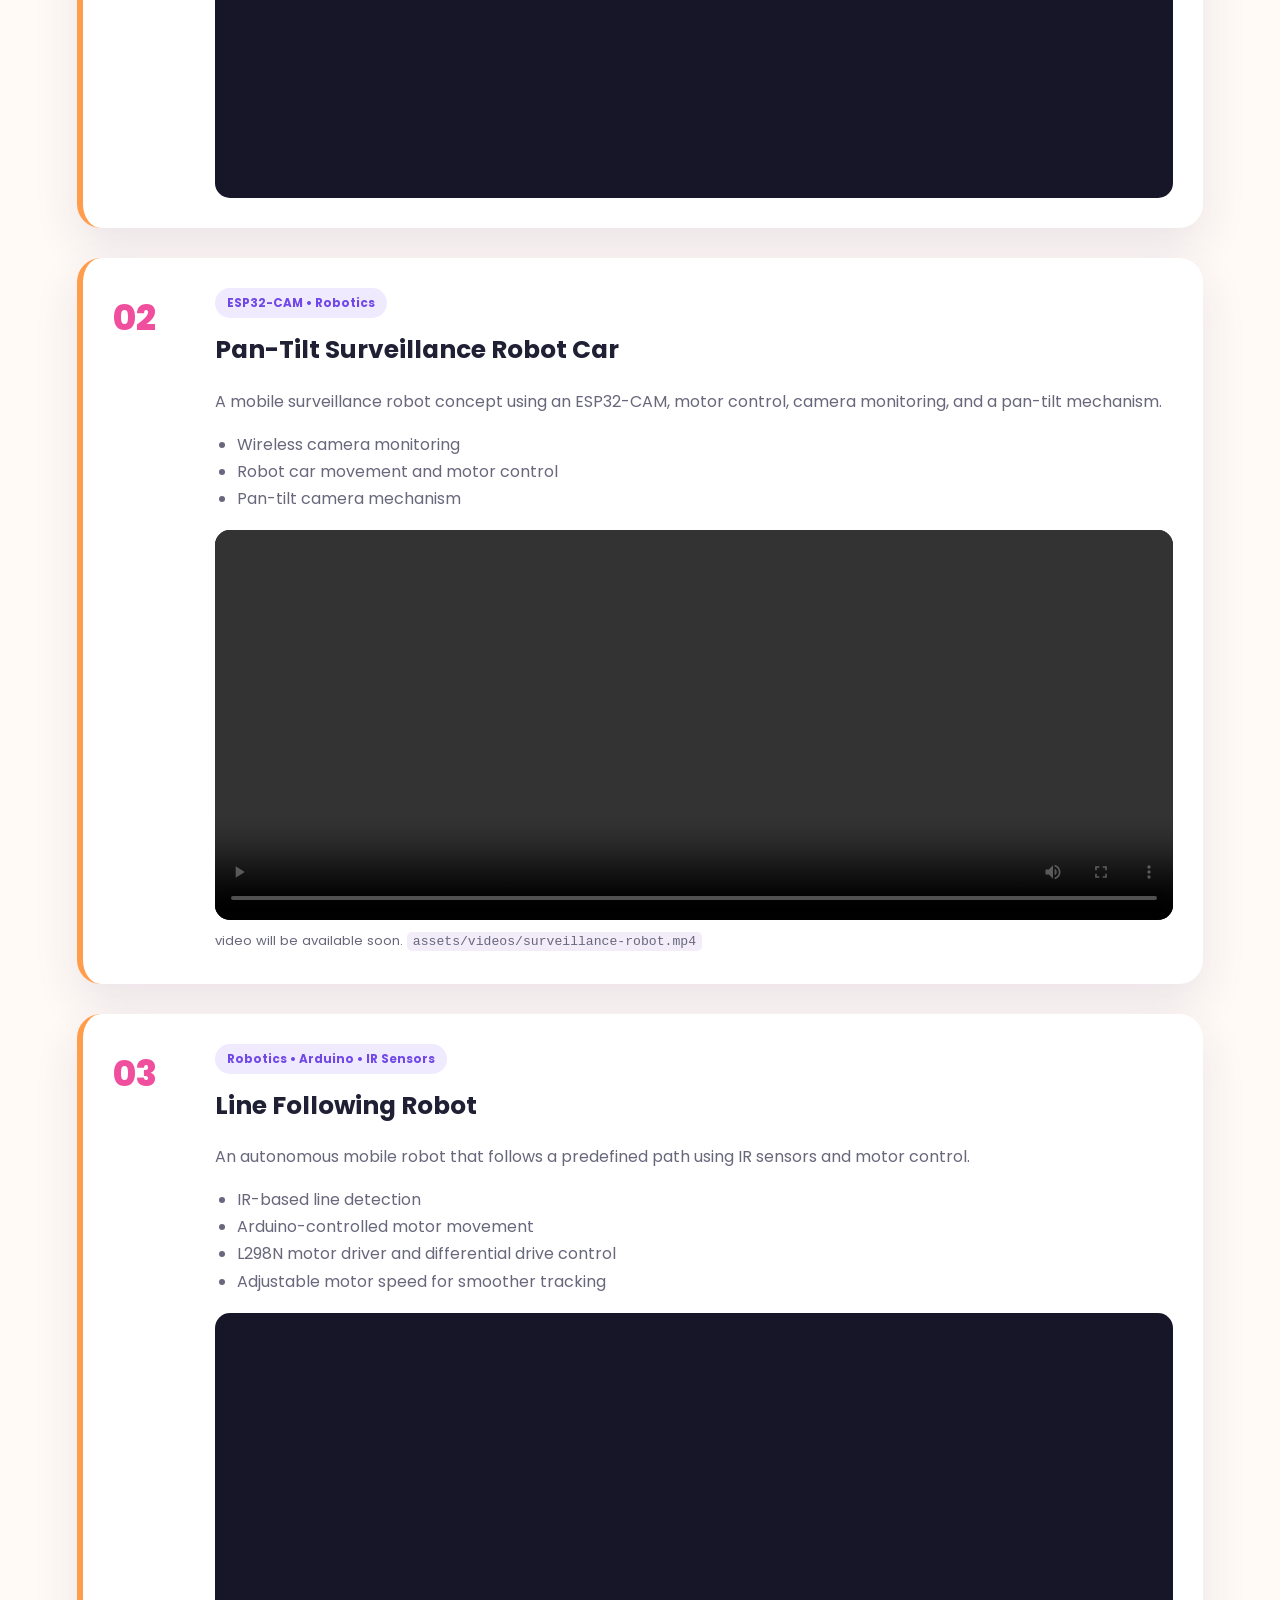
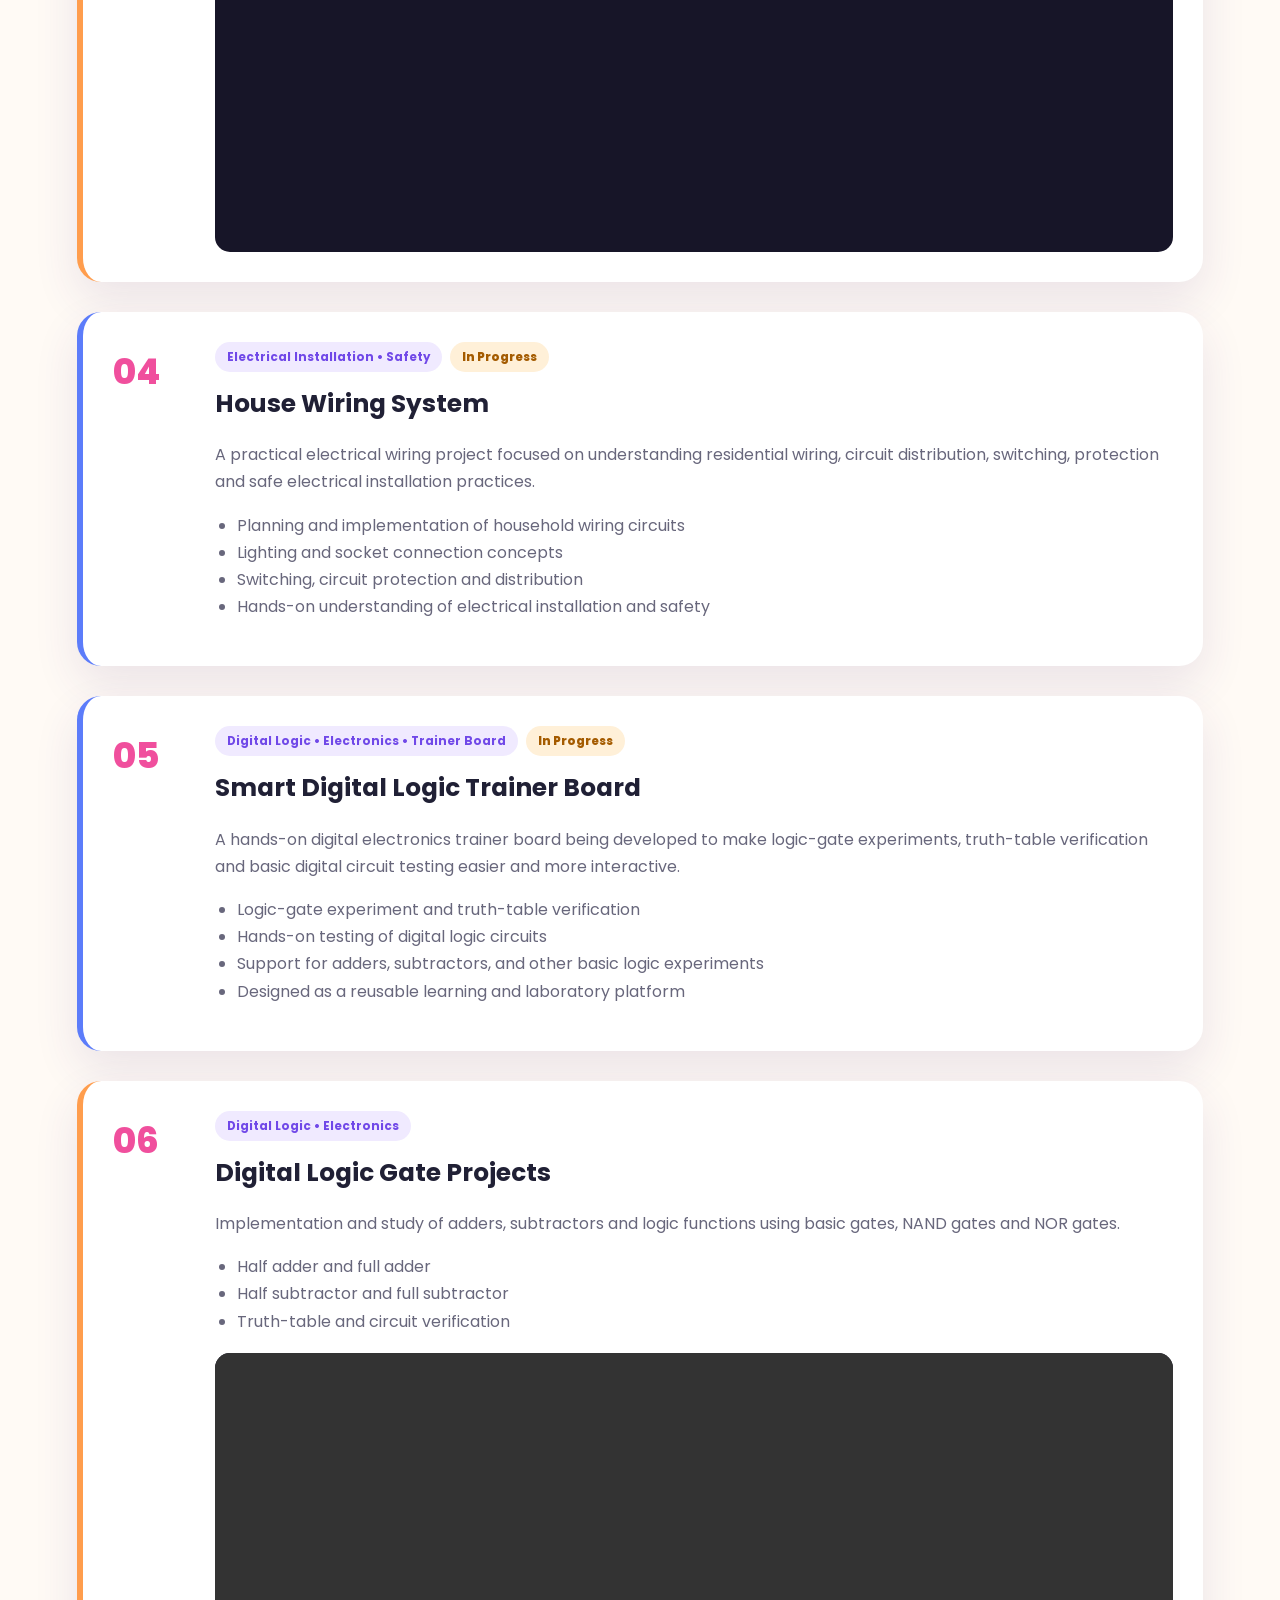
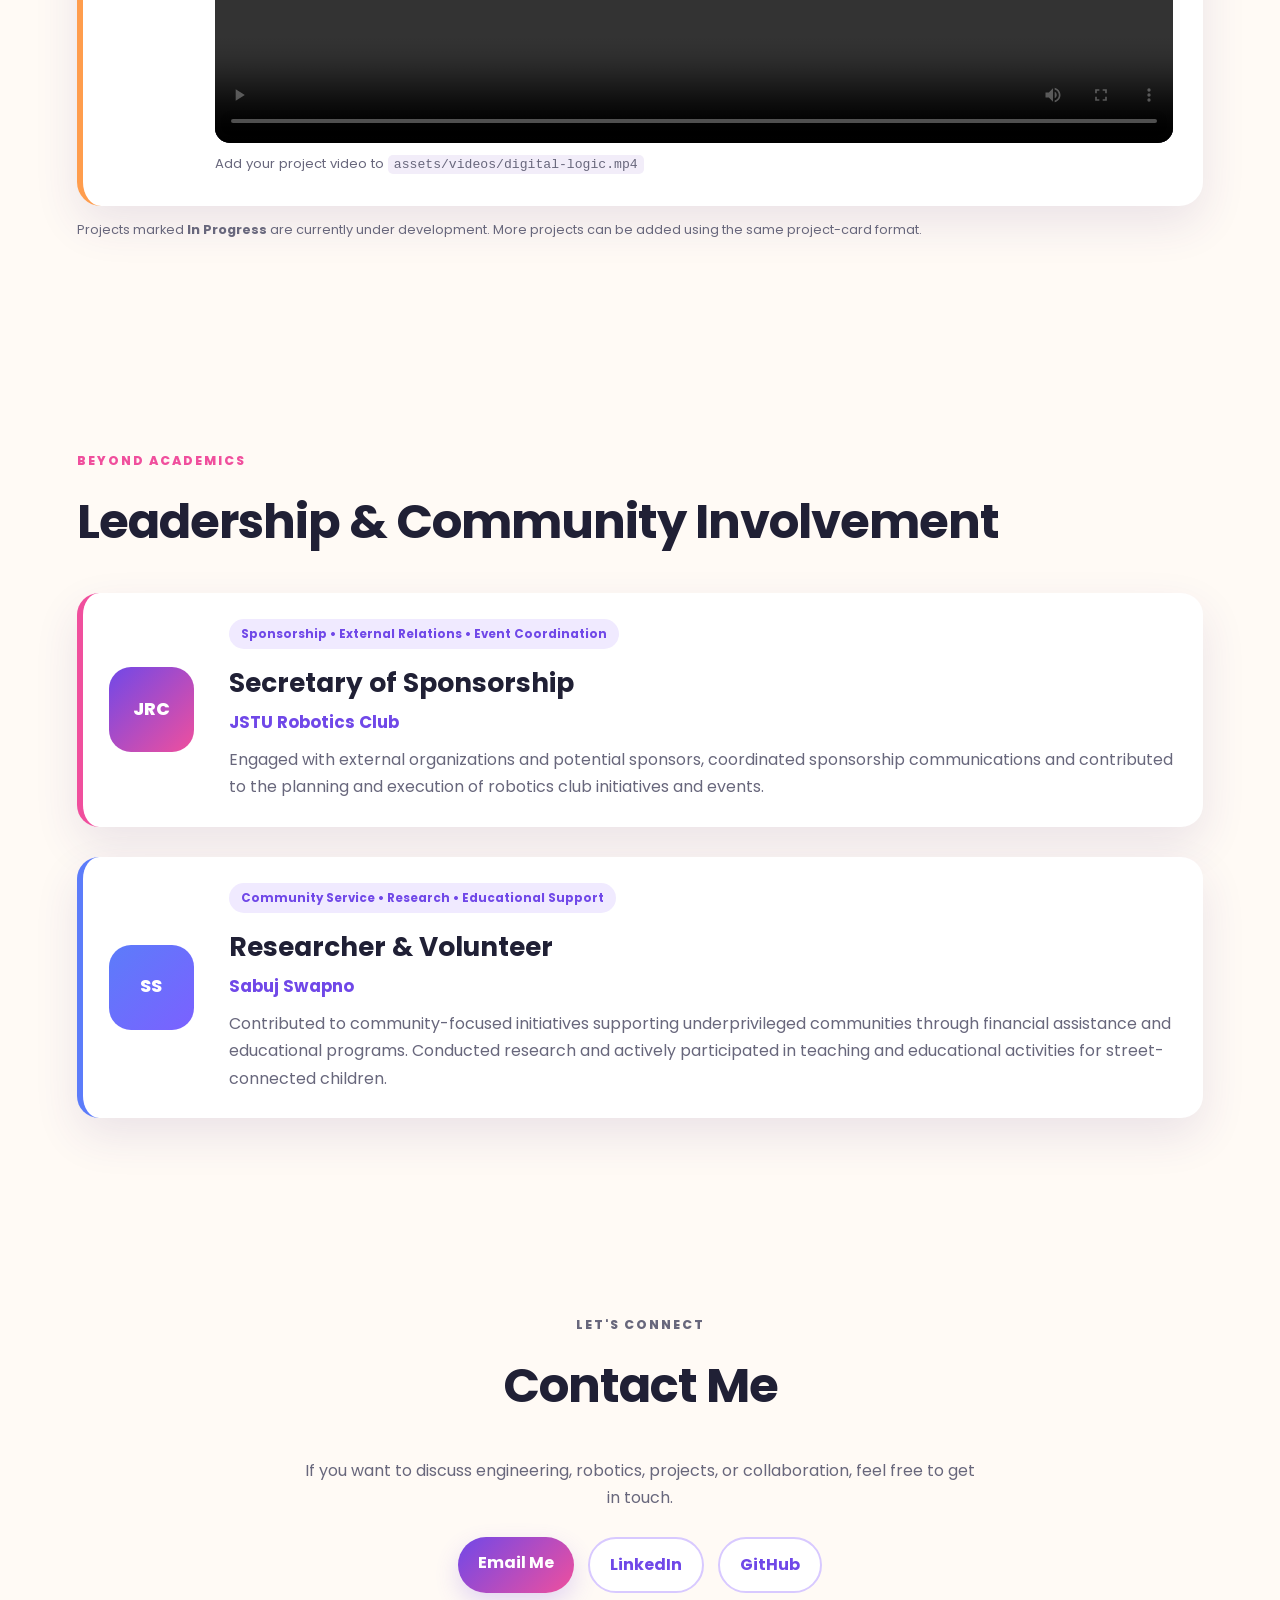
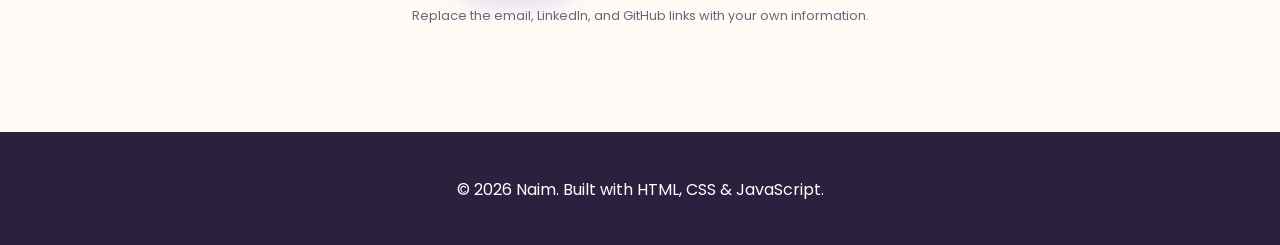
==== commit 558fe7d1: "Revise content in index.html for clarity and detail Updated various sections of the HTML content to " ====
--- a/index.html
+++ b/index.html
@@ -28,8 +28,8 @@
         <h1>Hello, I'm <span>Naim</span>.</h1>
         <h2>EEE Student • Robotics Enthusiast • Future Engineer</h2>
         <p class="lead">
-          I enjoy turning engineering concepts into practical projects through electronics,
-          programming, robotics, circuit simulation, and hands-on experimentation.
+          I enjoy turning engineering concepts into practical projects through electronics,circuits analysis, modeling circuits,simulating circuits, pcb design, visualizing ideas through projects, 
+          programming, robotics and hands-on experimentation.
         </p>
         <div class="buttons">
           <a class="btn primary" href="#projects">Explore My Projects</a>
@@ -47,7 +47,7 @@
         <div class="profile-card">
           <img src="assets/images/profile.png" alt="Naim's professional profile photo">
         </div>
-        <div class="profile-caption">EEE • Robotics • Engineering Projects</div>
+        <div class="profile-caption">EEE • Energy • Robotics • Engineering Projects</div>
       </div>
     </section>
 
@@ -67,7 +67,7 @@
           <span class="about-icon">02</span>
           <h3>Builder &amp; Learner</h3>
           <p>
-            I like working with microcontrollers, sensors, digital logic, circuit simulation,
+            I like working with microcontrollers, circuits,  sensors, digital logic, power section,  modeling ciircuits and simulating them using MATLAB, OrCad, proteus etc.
             and automation systems to turn ideas into working prototypes.
           </p>
         </div>
@@ -91,27 +91,32 @@
           <div class="content-card">
             <span class="tag">University</span>
             <h3>BSc in Electrical &amp; Electronic Engineering</h3>
-            <p><strong>Institution:</strong> Add your university name</p>
-            <p><strong>Session:</strong> Add your session</p>
-            <p class="muted">Electrical circuits • Electronics • Programming • Digital Logic • Electrical Machines • Engineering Design</p>
+            <p><strong>Institution:</strong>Jamalpur Science and Technology University</p>
+            <p><strong>Session:</strong>2023-2024 </p>
+            <p><strong>Student ID:</strong>24010619 </p>
+            <p class="muted">Electrical circuits • Electronics • Programming • Digital Logic • Electrical Machines • Power Sector • Industrial Management • Data Science • Engineering Design • MATLAB • MS WORD • Powerpoint  • LaTex • Content Creator</p>
           </div>
         </article>
         <article class="timeline-item">
           <div class="dot"></div>
           <div class="content-card">
             <span class="tag">Higher Secondary</span>
-            <h3>HSC / Equivalent</h3>
-            <p><strong>Institution:</strong> Add college name</p>
-            <p><strong>Year:</strong> Add passing year</p>
+            <h3>HSC</h3>
+            <p><strong>Institution:</strong> Qadirabad Cantonment Sapper College</p>
+            <p><strong>Passing Year:</strong>2023</p>
+            <p><strong>Divition:</strong>Science</p>
+            <p><strong>Obtained GPA:</strong>5 out of 5</p>
           </div>
         </article>
         <article class="timeline-item">
           <div class="dot"></div>
           <div class="content-card">
             <span class="tag">Secondary</span>
-            <h3>SSC / Equivalent</h3>
-            <p><strong>Institution:</strong> Add school name</p>
-            <p><strong>Year:</strong> Add passing year</p>
+            <h3>SSC</h3>
+            <p><strong>Institution:</strong>Qadirabad Cantonment Public School</p>
+            <p><strong>Passing Year:</strong>2021</p>
+            <p><strong>Divition:</strong>Science</p>
+            <p><strong>Obtained GPA:</strong>5 out of 5</p>
           </div>
         </article>
       </div>
@@ -169,7 +174,7 @@
               <video controls preload="metadata" class="project-video">
                 <source src="assets/videos/surveillance-robot.mp4" type="video/mp4">
               </video>
-              <p class="video-missing">Add your project video to <code>assets/videos/surveillance-robot.mp4</code></p>
+              <p class="video-missing">video will be available soon. <code>assets/videos/surveillance-robot.mp4</code></p>
             </div>
           </div>
         </article>
@@ -197,11 +202,11 @@
           <div class="project-body">
             <div class="tag-row"><span class="tag">Electrical Installation • Safety</span><span class="status-tag">In Progress</span></div>
             <h3>House Wiring System</h3>
-            <p>A practical electrical wiring project focused on understanding residential wiring, circuit distribution, switching, protection, and safe electrical installation practices.</p>
+            <p>A practical electrical wiring project focused on understanding residential wiring, circuit distribution, switching, protection and safe electrical installation practices.</p>
             <ul>
               <li>Planning and implementation of household wiring circuits</li>
               <li>Lighting and socket connection concepts</li>
-              <li>Switching, circuit protection, and distribution</li>
+              <li>Switching, circuit protection and distribution</li>
               <li>Hands-on understanding of electrical installation and safety</li>
             </ul>
           </div>
@@ -212,7 +217,7 @@
           <div class="project-body">
             <div class="tag-row"><span class="tag">Digital Logic • Electronics • Trainer Board</span><span class="status-tag">In Progress</span></div>
             <h3>Smart Digital Logic Trainer Board</h3>
-            <p>A hands-on digital electronics trainer board being developed to make logic-gate experiments, truth-table verification, and basic digital circuit testing easier and more interactive.</p>
+            <p>A hands-on digital electronics trainer board being developed to make logic-gate experiments, truth-table verification and basic digital circuit testing easier and more interactive.</p>
             <ul>
               <li>Logic-gate experiment and truth-table verification</li>
               <li>Hands-on testing of digital logic circuits</li>
@@ -227,7 +232,7 @@
           <div class="project-body">
             <span class="tag">Digital Logic • Electronics</span>
             <h3>Digital Logic Gate Projects</h3>
-            <p>Implementation and study of adders, subtractors, and logic functions using basic gates, NAND gates, and NOR gates.</p>
+            <p>Implementation and study of adders, subtractors and logic functions using basic gates, NAND gates and NOR gates.</p>
             <ul>
               <li>Half adder and full adder</li>
               <li>Half subtractor and full subtractor</li>
@@ -255,7 +260,7 @@
             <span class="tag">Sponsorship • External Relations • Event Coordination</span>
             <h3>Secretary of Sponsorship</h3>
             <h4>JSTU Robotics Club</h4>
-            <p>Engaged with external organizations and potential sponsors, coordinated sponsorship communications, and contributed to the planning and execution of robotics club initiatives and events.</p>
+            <p>Engaged with external organizations and potential sponsors, coordinated sponsorship communications and contributed to the planning and execution of robotics club initiatives and events.</p>
           </div>
         </article>
 
@@ -276,7 +281,7 @@
       <h2 class="section-title">Contact Me</h2>
       <p>If you want to discuss engineering, robotics, projects, or collaboration, feel free to get in touch.</p>
       <div class="contact-links">
-        <a class="btn primary" href="mailto:your-email@example.com">Email Me</a>
+        <a class="btn primary" href="mailto:naimur3126@gmail.com">Email Me</a>
         <a class="btn secondary" href="https://www.linkedin.com/" target="_blank" rel="noopener">LinkedIn</a>
         <a class="btn secondary" href="https://github.com/" target="_blank" rel="noopener">GitHub</a>
       </div>
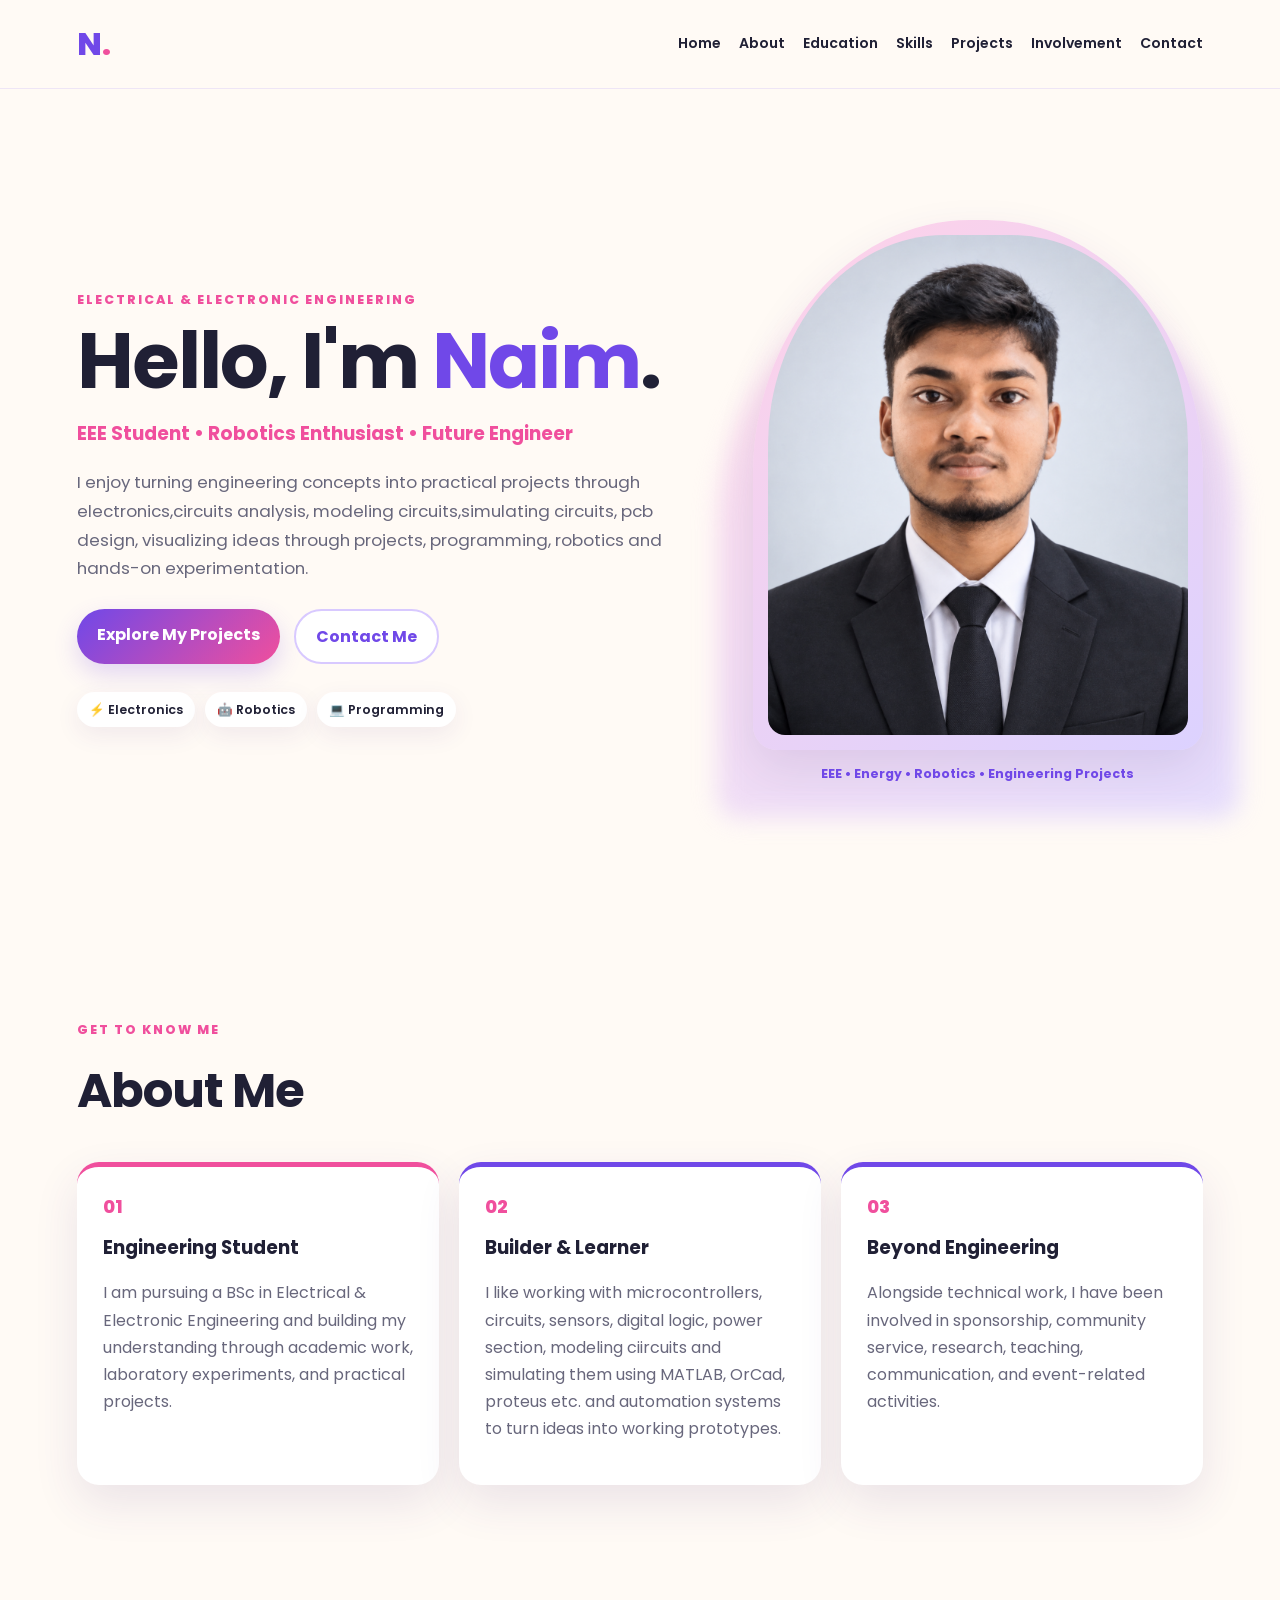
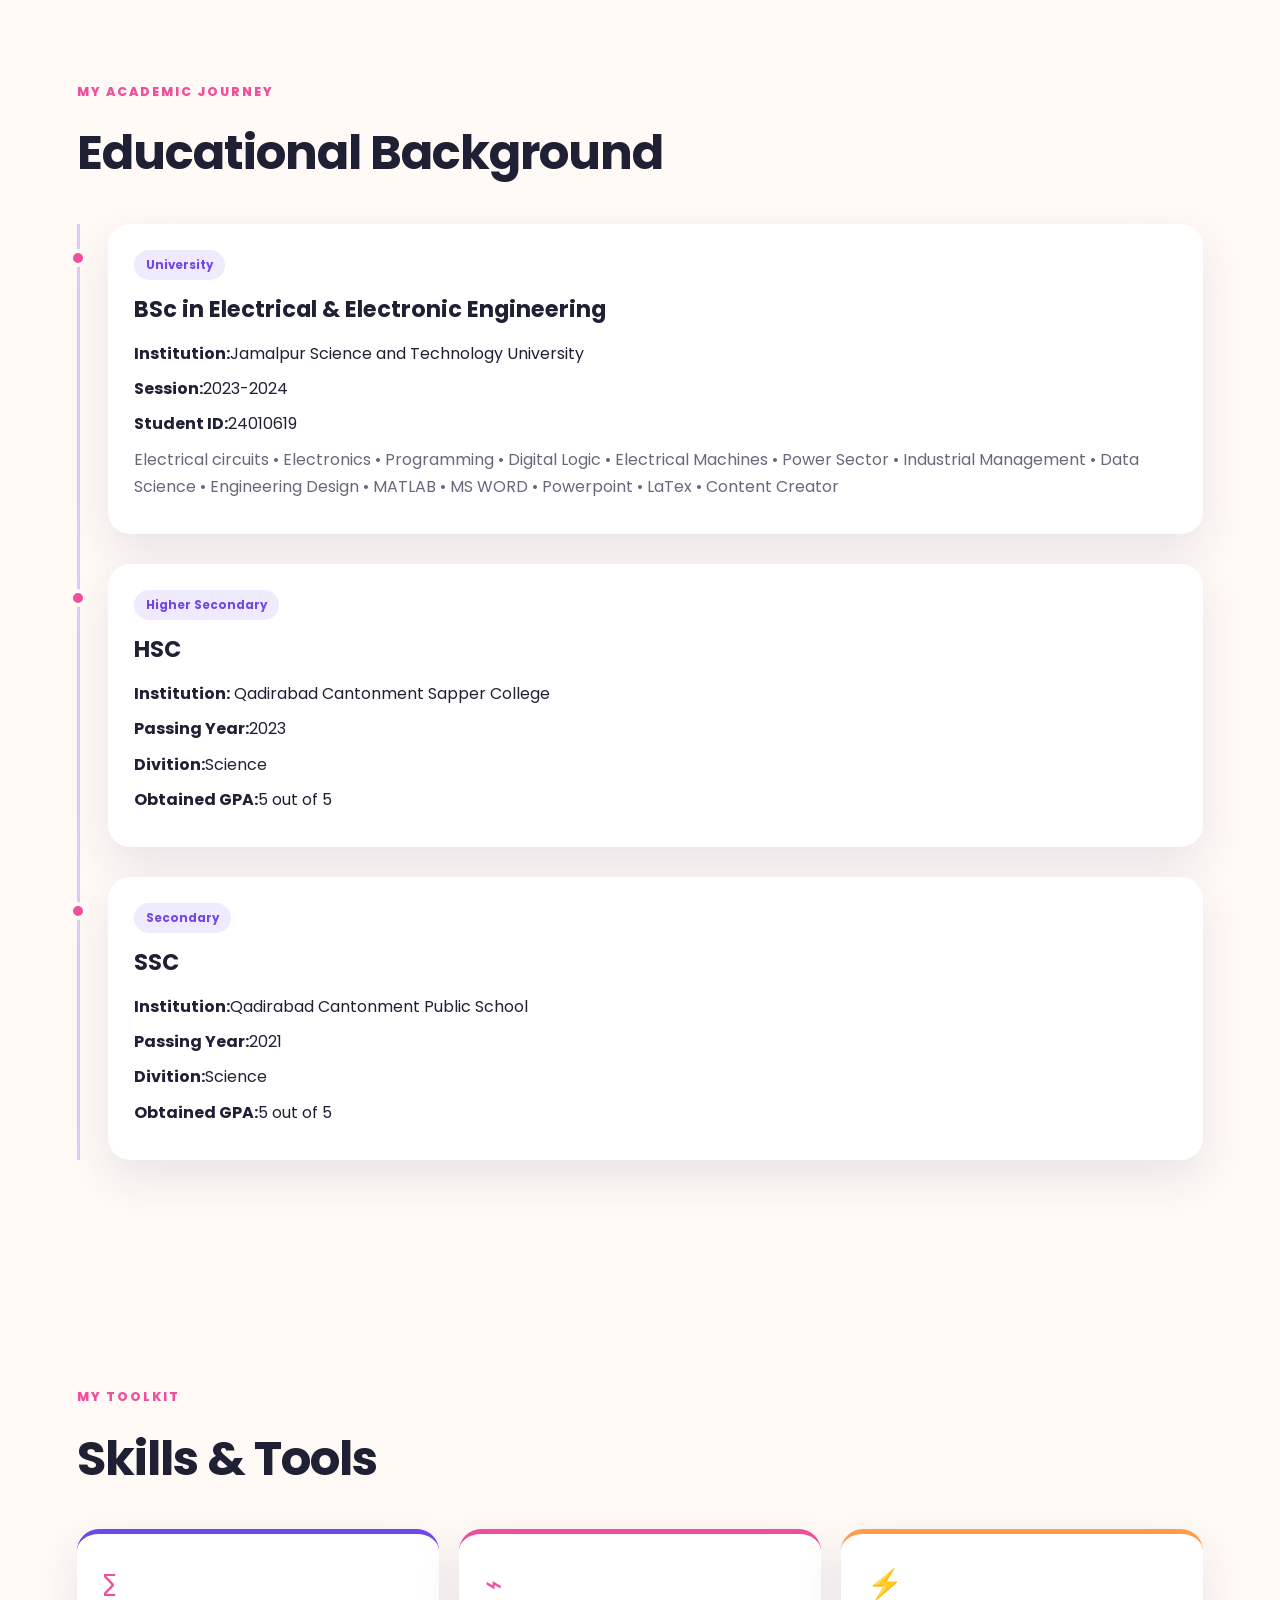
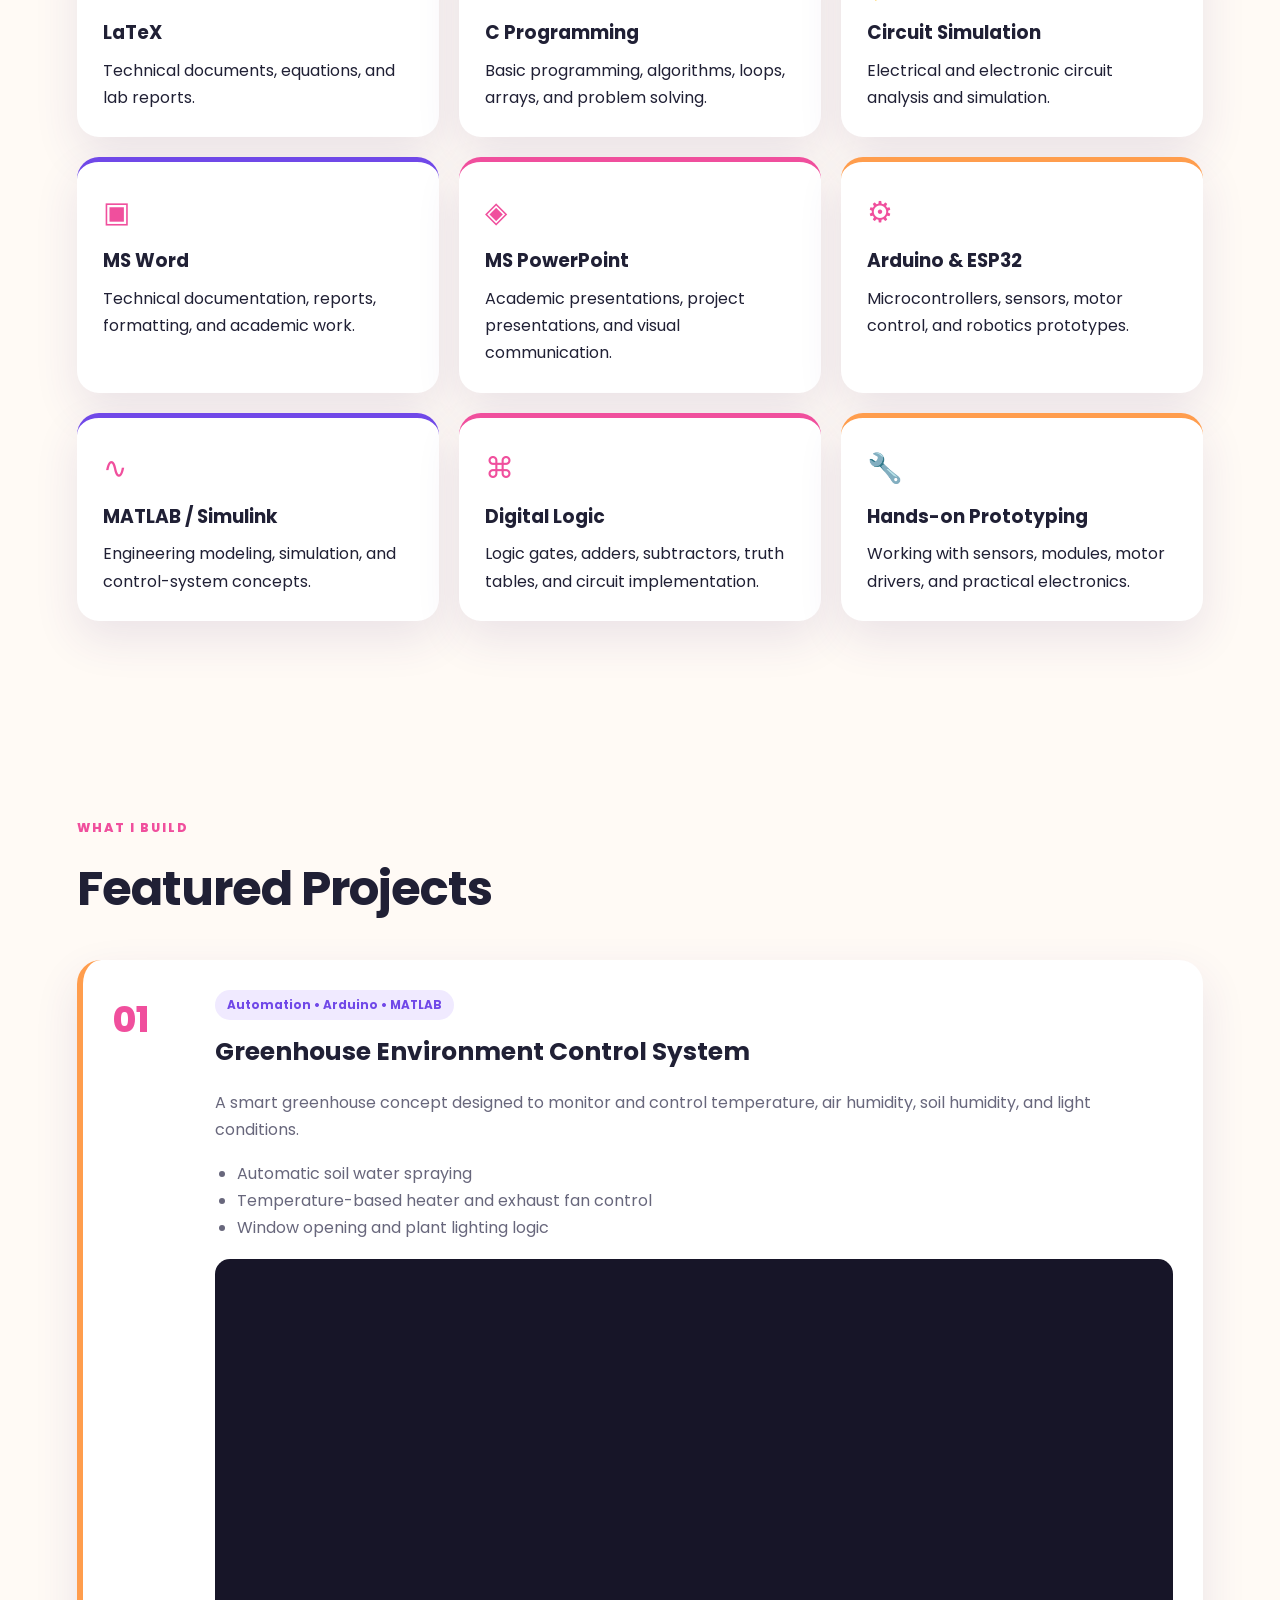
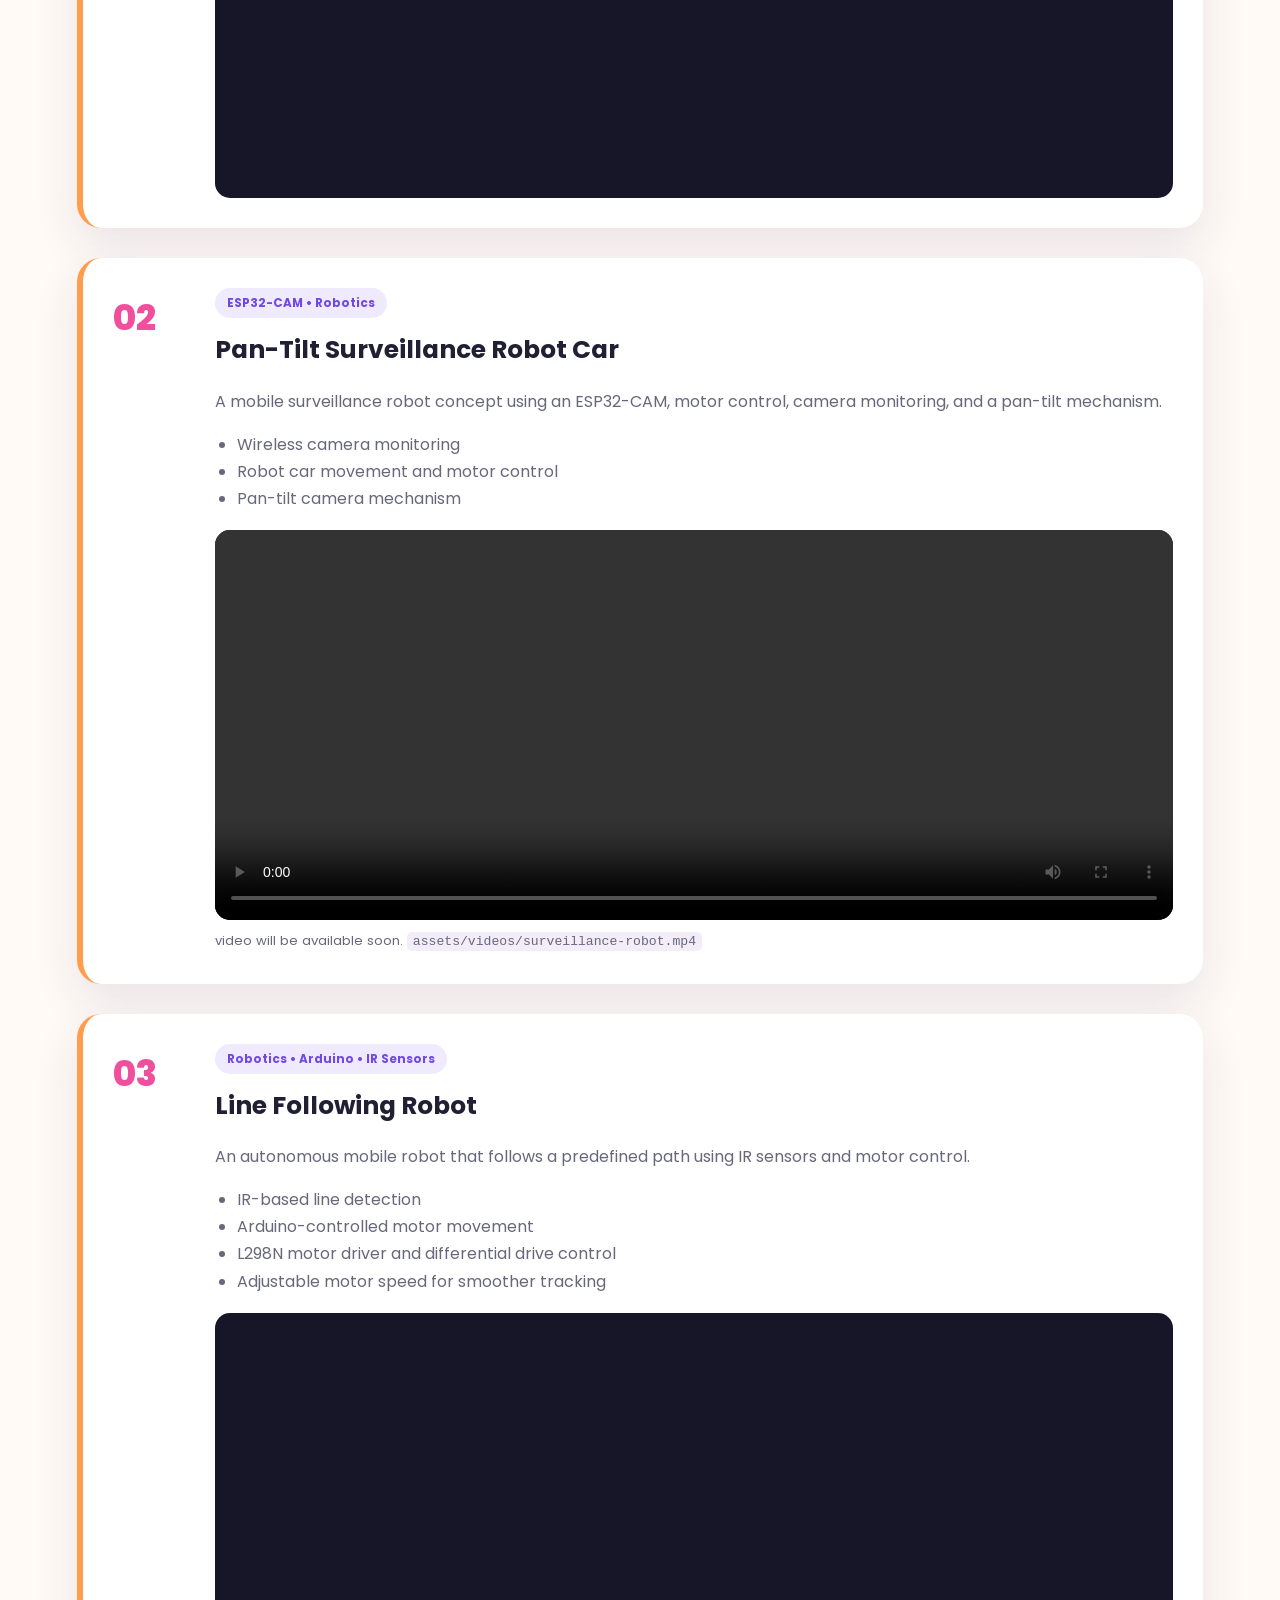
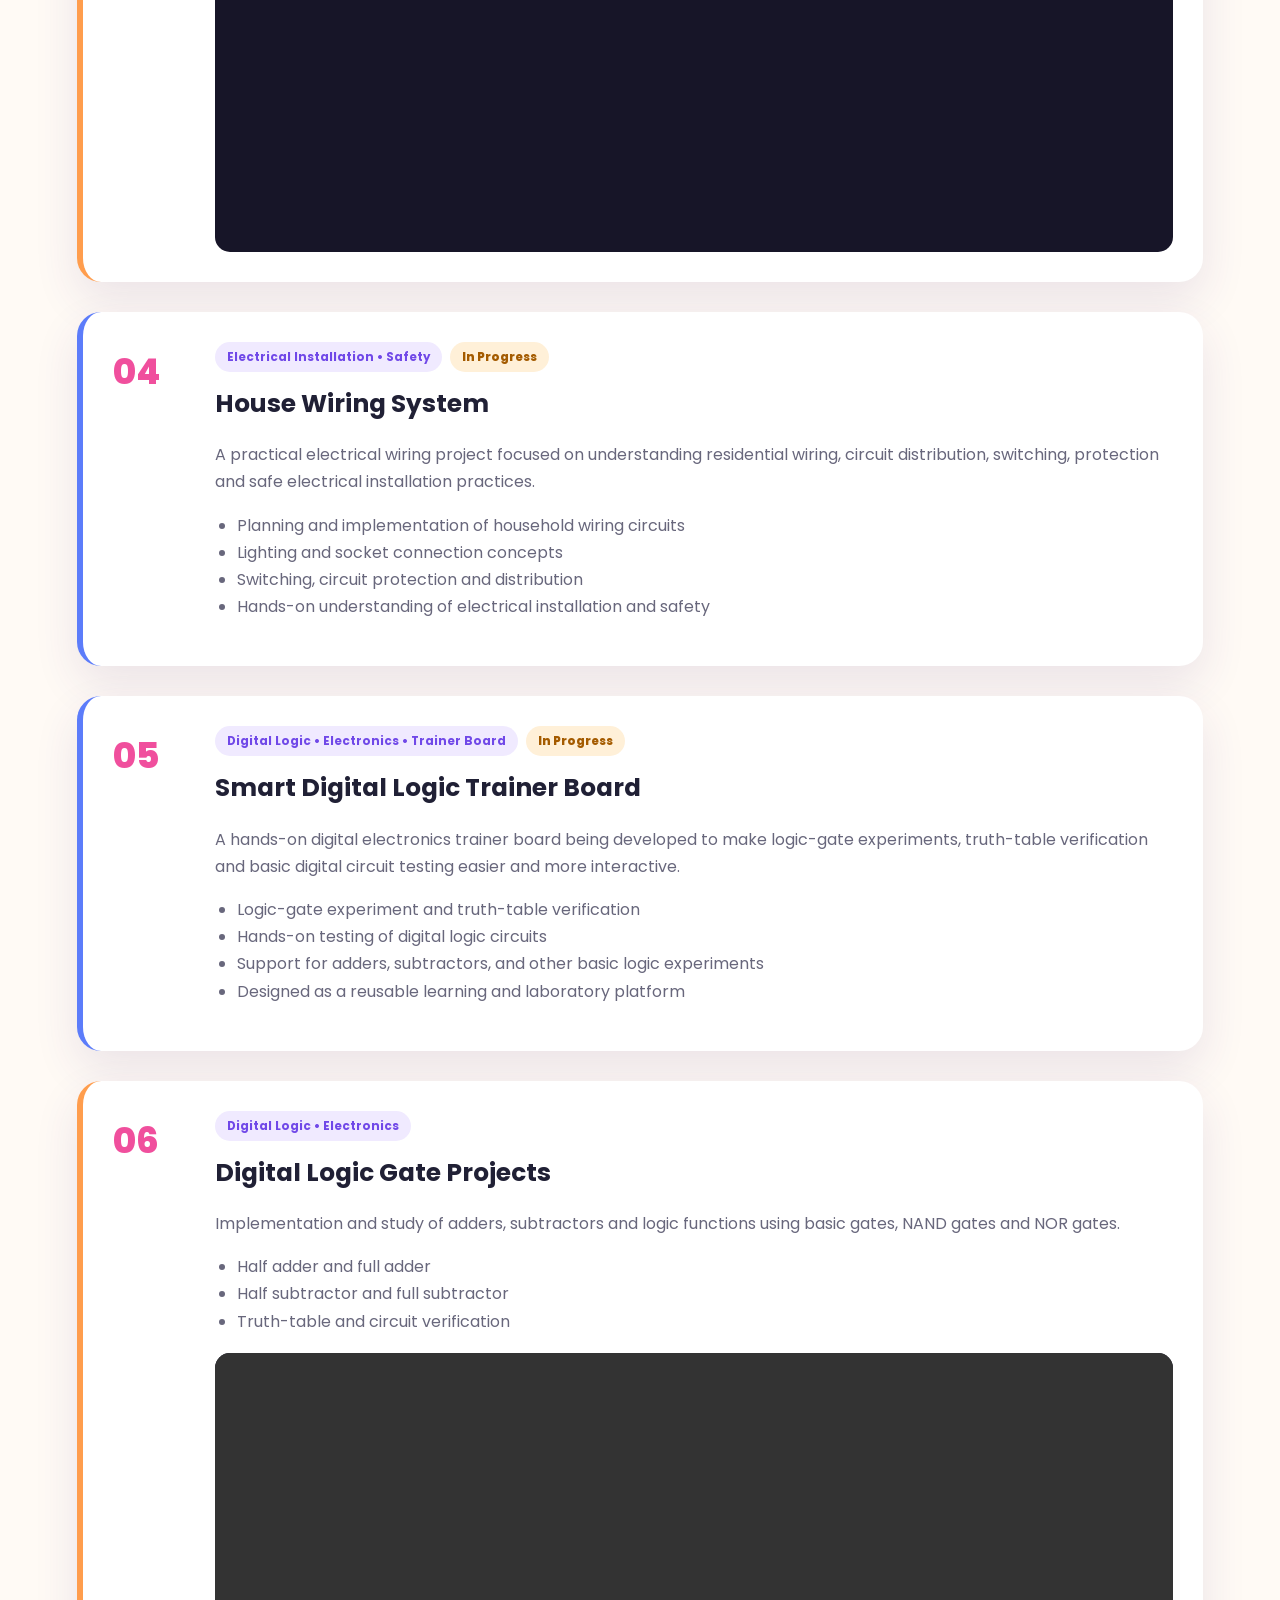
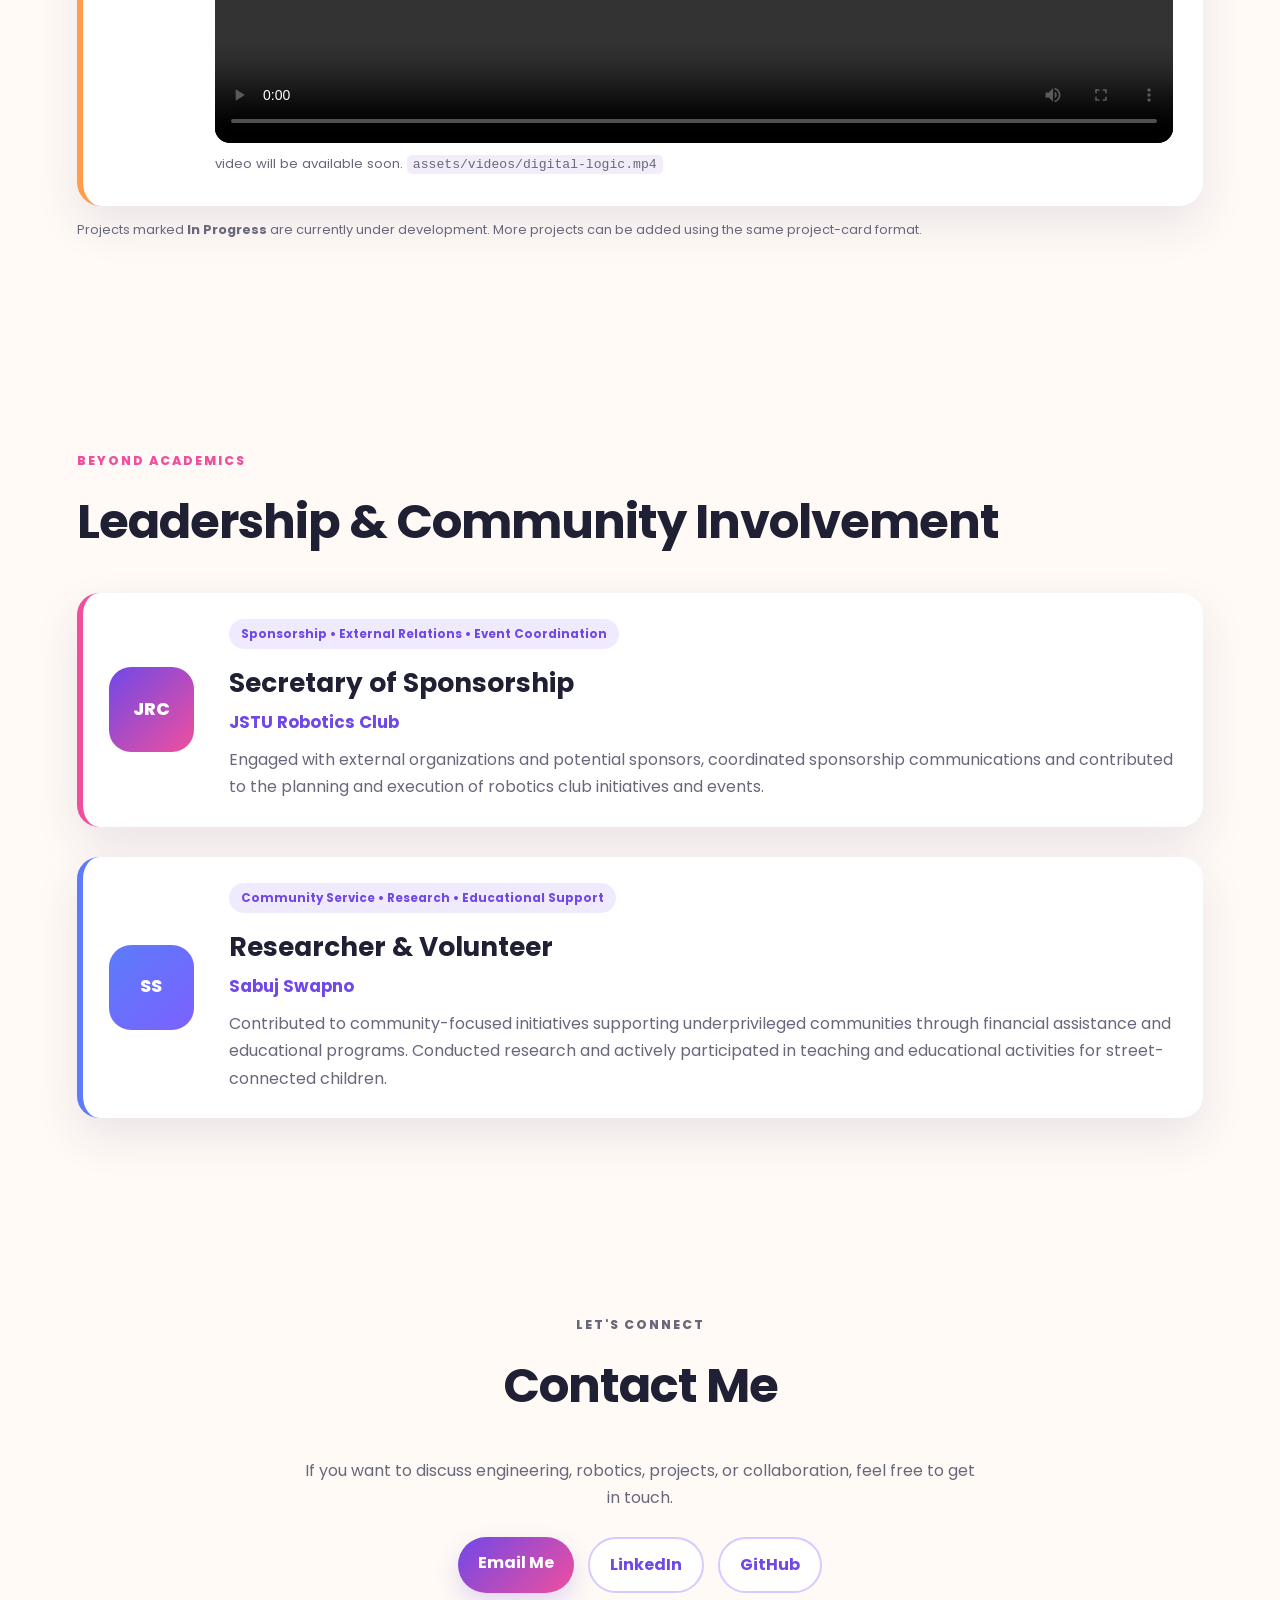
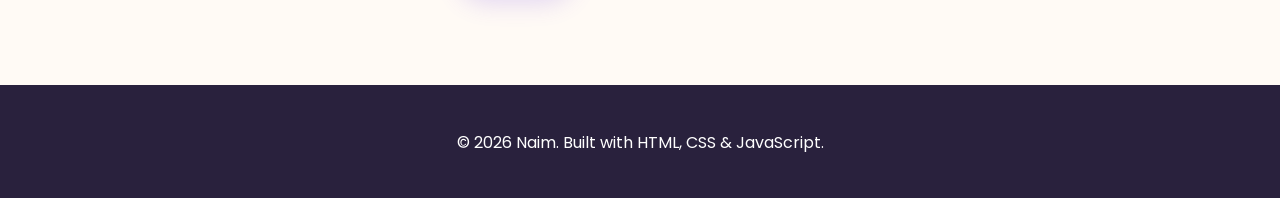
==== commit 69bb4997: "Revise video placeholder text and remove note Updated the video missing message and removed a note a" ====
--- a/index.html
+++ b/index.html
@@ -242,7 +242,7 @@
               <video controls preload="metadata" class="project-video">
                 <source src="assets/videos/digital-logic.mp4" type="video/mp4">
               </video>
-              <p class="video-missing">Add your project video to <code>assets/videos/digital-logic.mp4</code></p>
+              <p class="video-missing">video will be available soon. <code>assets/videos/digital-logic.mp4</code></p>
             </div>
           </div>
         </article>
@@ -285,7 +285,6 @@
         <a class="btn secondary" href="https://www.linkedin.com/" target="_blank" rel="noopener">LinkedIn</a>
         <a class="btn secondary" href="https://github.com/" target="_blank" rel="noopener">GitHub</a>
       </div>
-      <p class="small-note">Replace the email, LinkedIn, and GitHub links with your own information.</p>
     </section>
   </main>
 
